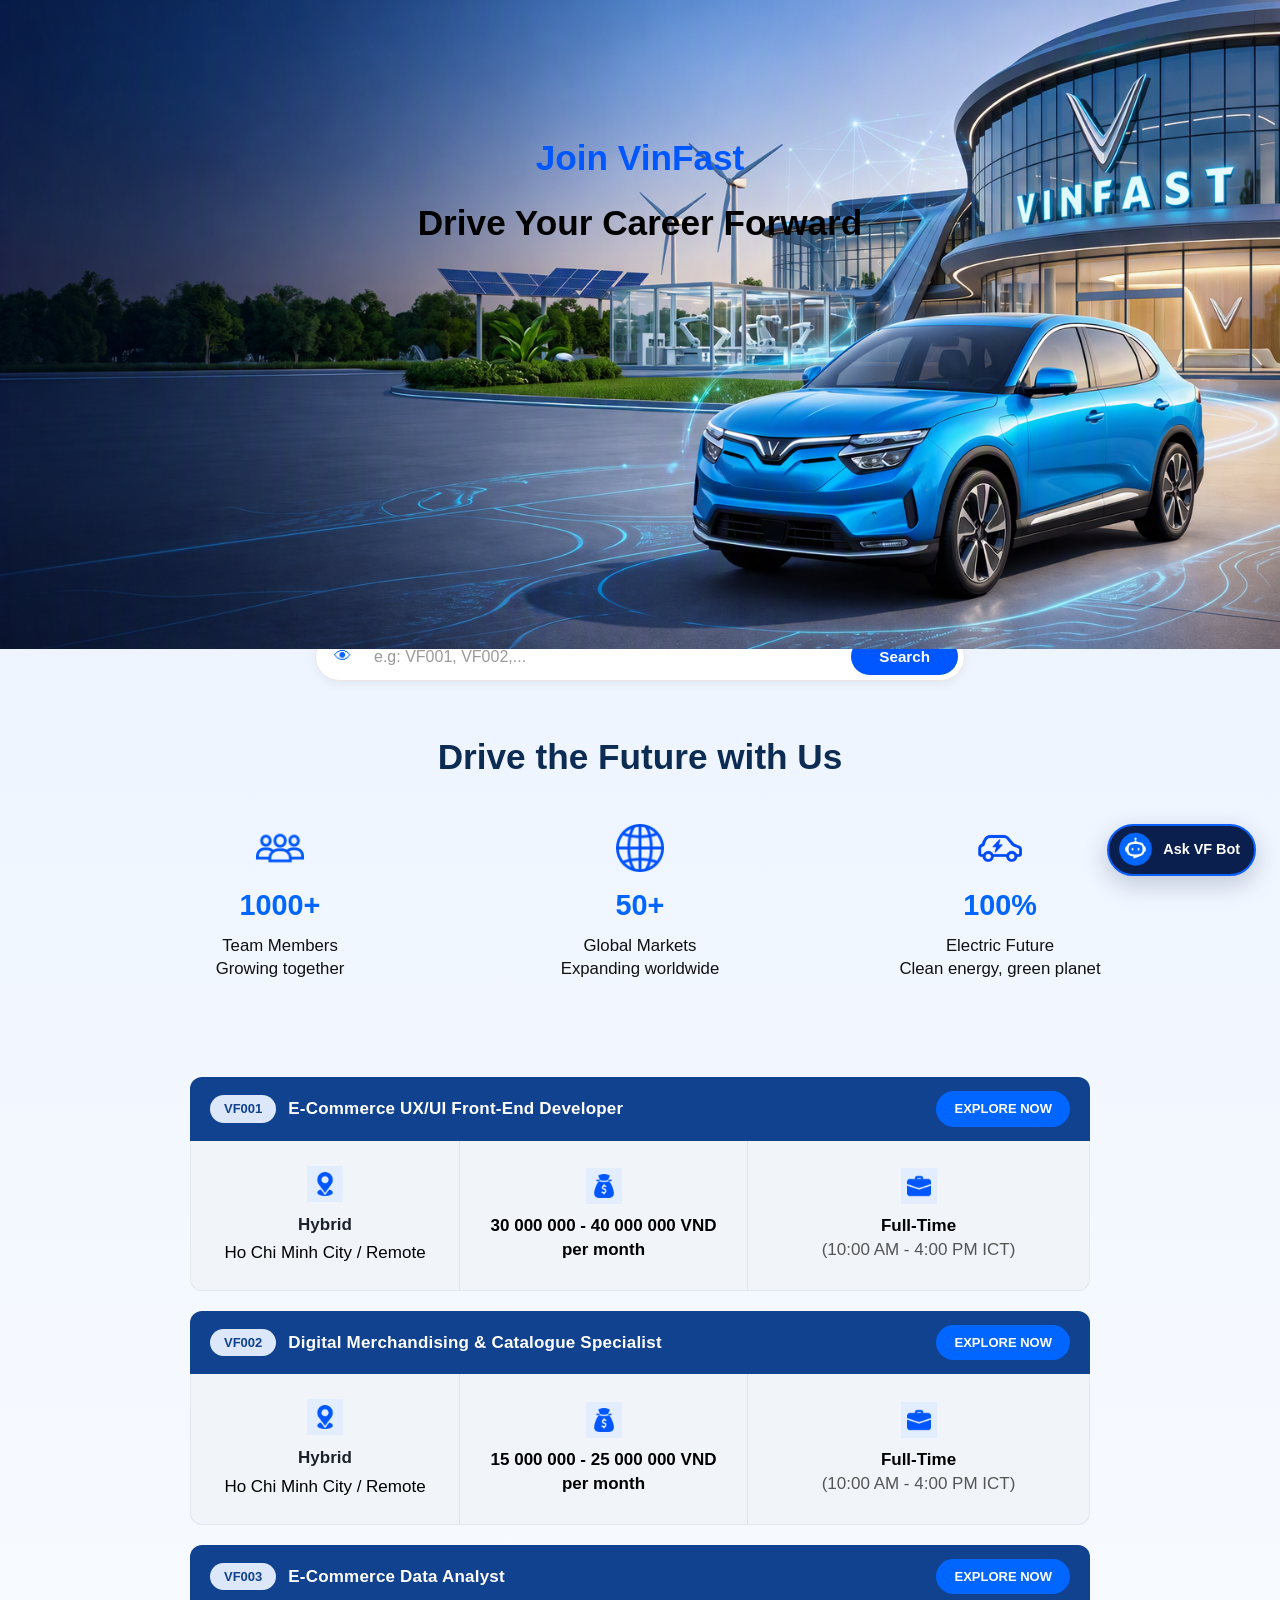
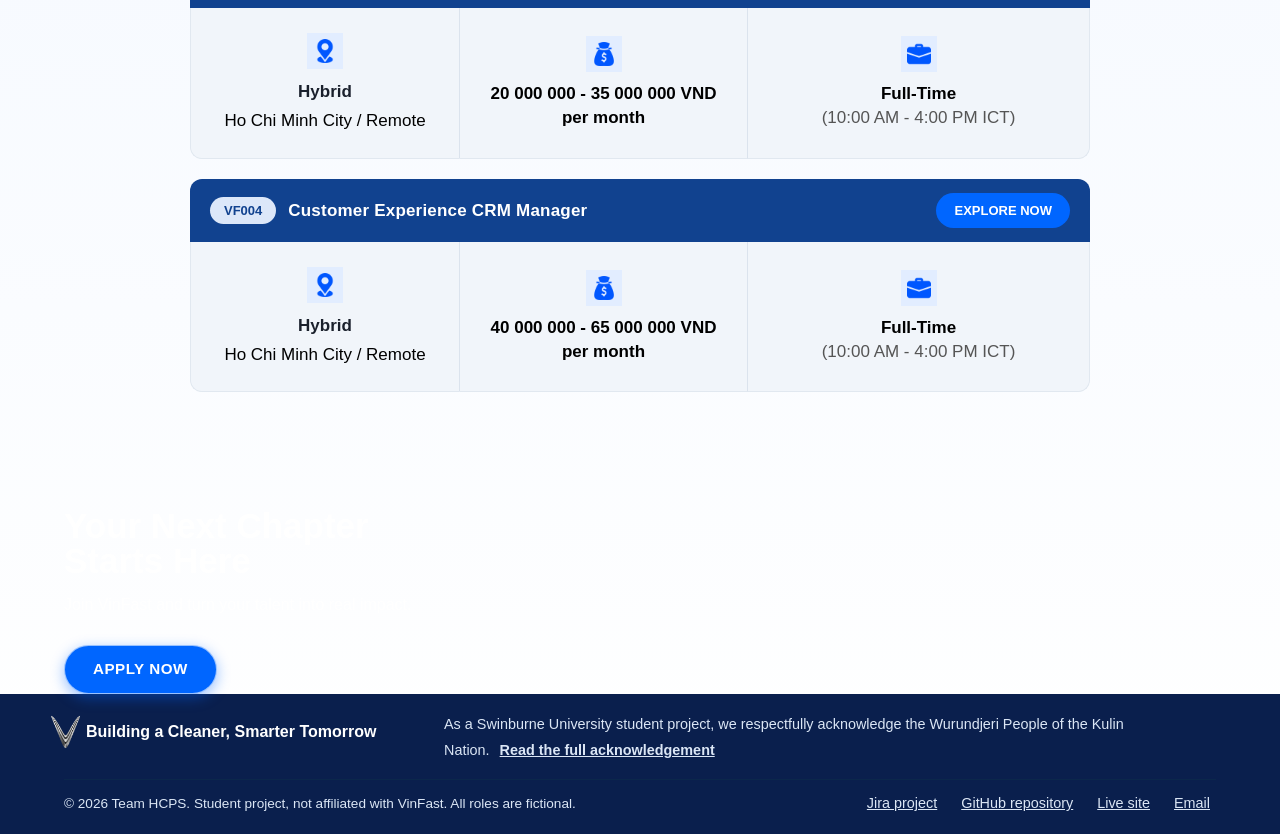
==== index.html @ f3ccb7f5 "Update a new banner image for the Home page" ====
<!DOCTYPE html>
<html lang="en">
<head>
  <meta charset="UTF-8">
  <meta name="viewport" content="width=device-width, initial-scale=1.0">
  <meta name="description" content="Explore careers and opportunities at VinFast.">
  <meta name="author" content="Nguyen Nhat Thanh">
  <title>Careers at VinFast</title>
  <link rel="stylesheet" href="css/style.css">
</head>

<body class="page-home">

  <!-- Header -->
  <a class="skip-link" href="index.html">Skip to main content</a>
  <header class="site-header">
    <div class="container site-header__inner">
      <a class="site-brand" href="index.html">
        <img src="images/Home/Vinfast_logo.png" alt="VinFast Logo" width="83" height="66">
        <span class="site-brand__wordmark">VINFAST</span>
      </a>
      <nav class="site-nav" aria-label="Main">
        <ul>
          <li><a href="index.html" aria-current="page">Home</a></li>
          <li><a href="job.html">Jobs</a></li>
          <li><a href="apply.html">Apply</a></li>
          <li><a href="about.html">About</a></li>
        </ul>
      </nav>
    </div>
  </header>

  <main>
    <!-- Hero Section -->
    <section class="hero-section">
      <div class="hero-content">
        <h1 class="hero-title">Join VinFast</h1>
        <h2 class="hero-subtitle">Drive Your Career Forward</h2>
      </div>
      <img src="images/Home/Vinfast_background.png" alt="VinFast Background" class="hero-background">
    </section>

    <!-- Search Section -->
    <section class="search-section">
      <div class="search-box">
        <span class="search-icon">&#128065;</span>
        <input 
          type="text" 
          class="search-input" 
          placeholder="e.g: VF001, VF002,..."
          aria-label="Search for job reference codes">
        <button class="search-button">Search</button>
      </div>
    </section>

    <!-- Info / Stats Section -->
    <section class="stats-section">
      <h2 class="stats-title">Drive the Future with Us</h2>

      <div class="stats-grid">
        <!-- Card 1 -->
        <div class="stat-card">
          <img src="images/Home/audience.png" alt="Audience Icon" class="stat-icon">
          <h3 class="stat-number">1000+</h3>
          <p class="stat-description">
            Team Members <br>
            Growing together
          </p>
        </div>

        <!-- Card 2 -->
        <div class="stat-card">
          <img src="images/Home/world.png" alt="World Icon" class="stat-icon">
          <h3 class="stat-number">50+</h3>
          <p class="stat-description">
            Global Markets <br>
            Expanding worldwide
          </p>
        </div>

        <!-- Card 3 -->
        <div class="stat-card">
          <img src="images/Home/electric_car.png" alt="Electric Car Icon" class="stat-icon">
          <h3 class="stat-number">100%</h3>
          <p class="stat-description">
            Electric Future<br>
            Clean energy, green planet
          </p>
        </div>
      </div>
    </section>

    <!-- Jobs Section -->
    <section class="jobs-section">
      <!-- JOB 1 TABLE -->
      <table class="job-table">
        <tbody>
          <tr class="job-header-row">
            <td colspan="3">
              <div class="job-header-content">
                <div class="job-title-group">
                  <span class="badge">VF001</span>
                  <span class="job-title">E-Commerce UX/UI Front-End Developer</span>
                </div>
                <a href="job.html" class="btn-apply">EXPLORE NOW</a>
              </div>
            </td>
          </tr>
          <tr class="job-details-row">
            <td class="col-location">
              <div class="info-box">
                <img class="job-icon" src="images/Home/location.png" alt="Location Icon">
                <div class="info-title">Hybrid</div>
                <div class="info-desc">Ho Chi Minh City / Remote</div>
              </div>
            </td>
            <td class="col-salary">
              <div class="info-box">
                <img class="job-icon" src="images/Home/money-bag.png" alt="Money Bag Icon">
                <div class="info-desc salary-text">30 000 000 - 40 000 000 VND per month</div>
              </div>
            </td>
            <td class="col-tasks">
              <div class="info-box">
                <img class="job-icon" src="images/Home/briefcase.png" alt="Time Icon">
                <div class="info-desc time"> Full-Time</div>
                <div class="info-desc time time-subtext"> (10:00 AM - 4:00 PM ICT)</div>
              </div>
            </td>
          </tr>
        </tbody>
      </table>

      <!-- JOB 2 TABLE -->
      <table class="job-table">
        <tbody>
          <tr class="job-header-row">
            <td colspan="3">
              <div class="job-header-content">
                <div class="job-title-group">
                  <span class="badge">VF002</span>
                  <span class="job-title">Digital Merchandising &amp; Catalogue Specialist</span>
                </div>
                <a href="job.html" class="btn-apply">EXPLORE NOW</a>
              </div>
            </td>
          </tr>
          <tr class="job-details-row">
            <td class="col-location">
              <div class="info-box">
                <img class="job-icon" src="images/Home/location.png" alt="Location Icon">
                <div class="info-title">Hybrid</div>
                <div class="info-desc">Ho Chi Minh City / Remote</div>
              </div>
            </td>
            <td class="col-salary">
              <div class="info-box">
                <img class="job-icon" src="images/Home/money-bag.png" alt="Money Bag Icon">
                <div class="info-desc salary-text">15 000 000 - 25 000 000 VND per month</div>
              </div>
            </td>
            <td class="col-tasks">
              <div class="info-box">
                <img class="job-icon" src="images/Home/briefcase.png" alt="Time Icon">
                <div class="info-desc time"> Full-Time</div>
                <div class="info-desc time time-subtext"> (10:00 AM - 4:00 PM ICT)</div>
              </div>
            </td>
          </tr>
        </tbody>
      </table>

      <!-- JOB 3 TABLE -->
      <table class="job-table">
        <tbody>
          <tr class="job-header-row">
            <td colspan="3">
              <div class="job-header-content">
                <div class="job-title-group">
                  <span class="badge">VF003</span>
                  <span class="job-title">E-Commerce Data Analyst</span>
                </div>
                <a href="job.html" class="btn-apply">EXPLORE NOW</a>
              </div>
            </td>
          </tr>
          <tr class="job-details-row">
            <td class="col-location">
              <div class="info-box">
                <img class="job-icon" src="images/Home/location.png" alt="Location Icon">
                <div class="info-title">Hybrid</div>
                <div class="info-desc">Ho Chi Minh City / Remote</div>
              </div>
            </td>
            <td class="col-salary">
              <div class="info-box">
                <img class="job-icon" src="images/Home/money-bag.png" alt="Money Bag Icon">
                <div class="info-desc salary-text">20 000 000 - 35 000 000 VND per month</div>
              </div>
            </td>
            <td class="col-tasks">
              <div class="info-box">
                <img class="job-icon" src="images/Home/briefcase.png" alt="Time Icon">
                <div class="info-desc time"> Full-Time</div>
                <div class="info-desc time time-subtext"> (10:00 AM - 4:00 PM ICT)</div>
              </div>
            </td>
          </tr>
        </tbody>
      </table>

      <!-- JOB 4 TABLE -->
      <table class="job-table">
        <tbody>
          <tr class="job-header-row">
            <td colspan="3">
              <div class="job-header-content">
                <div class="job-title-group">
                  <span class="badge">VF004</span>
                  <span class="job-title">Customer Experience CRM Manager</span>
                </div>
                <a href="job.html" class="btn-apply">EXPLORE NOW</a>
              </div>
            </td>
          </tr>
          <tr class="job-details-row">
            <td class="col-location">
              <div class="info-box">
                <img class="job-icon" src="images/Home/location.png" alt="Location Icon">
                <div class="info-title">Hybrid</div>
                <div class="info-desc">Ho Chi Minh City / Remote</div>
              </div>
            </td>
            <td class="col-salary">
              <div class="info-box">
                <img class="job-icon" src="images/Home/money-bag.png" alt="Money Bag Icon">
                <div class="info-desc salary-text">40 000 000 - 65 000 000 VND per month</div>
              </div>
            </td>
            <td class="col-tasks">
              <div class="info-box">
                <img class="job-icon" src="images/Home/briefcase.png" alt="Time Icon">
                <div class="info-desc time"> Full-Time</div>
                <div class="info-desc time time-subtext"> (10:00 AM - 4:00 PM ICT)</div>
              </div>
            </td>
          </tr>
        </tbody>
      </table>
    </section>
  </main>

  <!-- Career Banner Section -->

  <section class="banner">
    
    <!-- Background Image Element -->
    <div class="banner-bg">
      <img src="images/Home/banner.png" alt="VinFast Career Banner Background" class="banner-bg-center">
    </div>

    <!-- Text Overlay Content -->
    <div class="banner-content">
      <h1 class="banner-heading">Your Next Chapter <br> Starts Here</h1>
      <p class="banner-subtext">
        Join VinFast and turn your talent into real impact.
      </p>
      <a href="apply.html" class="banner-btn">
        <span>APPLY NOW</span>
      </a>
    </div>

  </section>

  <!-- Bot -->

  <div class="site-bot">
    <details class="site-bot__Widget">
      <summary class="site-bot__trigger">
        <img src="images/Home/Vinfast_chatbot.png" alt="Chatbot Icon" width="48" height="48">
        <span class="site-bot__badge">Ask VF Bot</span>
      </summary>
      <div class="site-bot__panel">
        <p class="site-bot__title">VinFast Career Assistant</p>
        <p class="site-bot__text">Need help applying? Quote a 5-character reference (VF001–VF004) on the Apply page before <time datetime="2026-10-30">30 October 2026</time>.</p>
        <ul class="site-bot__links">
          <li><a href="job.html">Browse open roles</a></li>
          <li><a href="apply.html">Go to application form</a></li>
          <li><a href="mailto:info@vinfast-digital-retail.example">Email recruitment team</a></li>
        </ul>
      </div>
    </details>
  </div>

  <!-- Footer -->
  <footer class="site-footer">
    <div class="container site-footer__inner">
      <div class="site-footer__brand">
        <img src="images/Home/Vinfast_logo.png" alt="VinFast Logo" width="83" height="66">
        <p class="site-footer__tagline">Building a Cleaner, Smarter Tomorrow</p>
      </div>
      <p class="site-footer__ack">As a Swinburne University student project, we respectfully acknowledge the Wurundjeri People of the Kulin Nation. <a href="about.html#acknowledgement">Read the full acknowledgement</a></p>
      <div class="site-footer__bottom">
        <p class="site-footer__copy">&copy; 2026 Team HCPS. Student project, not affiliated with VinFast. All roles are fictional.</p>
        <ul class="site-footer__meta-links">
          <li><a href="https://dovukhanhquynh.atlassian.net/jira/software/projects/SCRUM/boards/1?filter=&amp;groupBy=none">Jira project</a></li>
          <li><a href="https://github.com/106394055/COS10026_Web-Technology-Project">GitHub repository</a></li>
          <li><a href="https://106394055.github.io/COS10026_Assignment-1/index.html">Live site</a></li>
          <li><a href="mailto:info@vinfast-digital-retail.example">Email</a></li>
        </ul>
      </div>
    </div>
  </footer>

</body>
</html>
---- css/style.css ----
/* ==========================================
   A. GLOBAL & COMMON STYLES (Dùng chung cho cả nhóm)
   Header, Navigation, Footer, Colors, Fonts, Resets
   ========================================== 
   TABLE OF CONTENTS
  1. Tokens (:root)
  2. Base and reset
  3. Shared components (skip link, header and nav, footer, buttons, chips, breadcrumb, bot)
   */

/*1. TOKENS (:root) - Colors */
:root {
    --color-primary: #0b5fff;
    --color-primary-dark: #0847c4;
    --color-navy: #0a1f4d;
    --color-nav: #0b274b;
    --color-bg: #eef4fc;
    --color-surface: #ffffff;
    --color-block: #f5f9ff;
    --color-border: #dbe6f5;
    --color-chip: #e3edff;
    --color-text: #333333;
    --color-muted: #4a5a72;
    --color-warn-bg: #fff3e6;
    --color-warn-border: #f59e0b;
    --color-warn-icon: #ffe0b8;
    --color-warn-text: #b45309;
    --bg-top: #e8f1ff;
    --bg-bottom: #ffffff;
}

/*2. BASE AND RESET */
*,
*::before,
*::after {
    box-sizing: border-box;
}

/*Rising gradient background while scrolling down the page*/
html {
    min-height: 100%;
    font-size: 16px;
    background-color: var(--bg-top);
    background-image: linear-gradient(180deg, var(--bg-top) 0%, var(--bg-bottom) 100%);
    background-repeat: no-repeat;
    background-size: 100% 100%;
    scroll-behavior: smooth;
}

body {
    margin: 0;
    min-height: 100vh;
    display: flex;
    flex-direction: column;
    /* sticky footer: main grows, footer sits at the bottom */
    font-family: "Inter", "Segoe UI", Arial, sans-serif;
    font-size: 1rem;
    line-height: 1.5;
    color: var(--color-text);
    background-color: transparent;
}

main {
    flex: 1 0 auto;
    padding-bottom: 56px;
    /* breathing room above the footer */
}

[id] {
    scroll-margin-top: 24px;
}

img {
    max-width: 100%;
    height: auto;
    display: block;
}

h1,
h2,
h3,
h4,
p,
ul,
ol,
dl,
dd {
    margin-top: 0;
}

.container {
    max-width: 1280px;
    margin-left: auto;
    margin-right: auto;
    padding-left: clamp(1rem, 5.5vw, 5rem);
    padding-right: clamp(1rem, 5.5vw, 5rem);
}

/*3. SHARED COMPONENTS */

/*Skip link */
.skip-link {
    position: absolute;
    top: -100px;
    left: 16px;
    z-index: 200;
    min-height: 44px;
    padding: 10px 18px;
    background-color: var(--color-primary);
    color: var(--color-surface);
    font-weight: 600;
    text-decoration: none;
    border-radius: 8px;
}

.skip-link:focus,
.skip-link:focus-visible {
    top: 12px;
}

/*Site header and navigation */
.site-header {
    background-color: transparent;
    color: var(--color-nav);
}

/*Logo on left and navigation on right */
.site-header__inner {
    display: flex;
    flex-wrap: wrap;
    align-items: center;
    justify-content: space-between;
    gap: 16px;
    padding-top: 12px;
    padding-bottom: 12px;
}

/*Clickable logo */
.site-brand {
    display: inline-flex;
    align-items: center;
    gap: 0;
    min-height: 44px;
    color: var(--color-nav);
    text-decoration: none;
    font-size: 1.5rem;
    font-weight: 700;
    letter-spacing: -0.01em;
}

.site-brand img {
    width: auto;
    height: 48px;
    margin-left: -22px;
}

.site-brand__wordmark {
    margin-left: 2px;
    font-family: "Gotham Bold", "Mulish", sans-serif;
    letter-spacing: 2px;
    font-weight: 1000;
}

/*Horizontal navigation menu */
.site-nav ul {
    display: flex;
    flex-wrap: wrap;
    align-items: center;
    gap: 8px;
    list-style: none;
    margin: 0;
    padding: 0;
}

/* Navigation links with 44px minimum touch target and bottom indicator border */
.site-nav a {
    display: inline-flex;
    align-items: center;
    justify-content: center;
    min-height: 44px;
    padding: 8px 16px;
    color: var(--color-nav);
    font-weight: 600;
    text-decoration: none;
    border-radius: 0;
    border-bottom: 3px solid transparent;
    transition: color 0.15s ease, border-color 0.15s ease;
}

.site-nav a:hover {
    background-color: transparent;
    color: var(--color-primary);
    border-bottom-color: rgba(11, 95, 255, 0.4);
    /* visible on pale backgrounds */
}

/* Attribute selector highlighting the active page in the navigation bar */
.site-nav a[aria-current="page"] {
    background-color: transparent;
    color: var(--color-primary);
    border-bottom-color: var(--color-primary);
}

/* Small screens: wrap navigation links under logo */
@media (max-width: 600px) {
    .site-header__inner {
        flex-direction: column;
        align-items: flex-start;
    }
}

/*Shared buttons */
.btn {
    display: inline-flex;
    align-items: center;
    justify-content: center;
    min-height: 44px;
    padding: 10px 22px;
    font-size: 0.95rem;
    font-weight: 600;
    line-height: 1.25;
    text-decoration: none;
    border-radius: 10px;
    border: 2px solid transparent;
    cursor: pointer;
    transition: background-color 0.15s ease, border-color 0.15s ease, color 0.15s ease;
}

/* Primary clicked button in VinFast royal blue */
.btn--primary {
    background-color: var(--color-primary);
    color: var(--color-surface);
}

.btn--primary:hover {
    background-color: var(--color-primary-dark);
}

/* Pill-shaped status and job reference badges - FOR JOBS PAGE */
.chip,
.ref-chip {
    display: inline-flex;
    align-items: center;
    min-height: 34px;
    padding: 4px 12px;
    background-color: var(--color-chip);
    color: var(--color-primary-dark);
    border: 1px solid var(--color-border);
    border-radius: 999px;
    font-size: 0.875rem;
    font-weight: 600;
}

/* Breadcrumb navigation for jobs and apply pages */
.breadcrumb {
    padding-top: 16px;
    padding-bottom: 8px;
}

.breadcrumb ol {
    display: flex;
    flex-wrap: wrap;
    align-items: center;
    gap: 8px;
    list-style: none;
    margin: 0;
    padding: 0;
    font-size: 0.9rem;
    color: var(--color-muted);
}

.breadcrumb li+li::before {
    content: ">";
    margin-right: 8px;
    color: var(--color-muted);
}

.breadcrumb a {
    display: inline-flex;
    align-items: center;
    min-height: 44px;
    padding: 4px 6px;
    color: var(--color-primary-dark);
    text-decoration: underline;
    font-weight: 500;
}

.breadcrumb a:hover {
    color: var(--color-navy);
}

/*Assisstant bot*/
.site-bot {
    position: fixed;
    right: 24px;
    bottom: 186px;
    /* lifted from 24px */
    z-index: 90;
}

@media (max-width: 600px) {
    .site-bot {
        right: 16px;
        bottom: 16px;
    }

    .site-bot__badge {
        display: none;
    }
}

/* Bot trigger button */
.site-bot__trigger {
    display: inline-flex;
    align-items: center;
    gap: 10px;
    min-height: 48px;
    padding: 6px 14px 6px 8px;
    background-color: var(--color-navy);
    color: var(--color-surface);
    border: 2px solid var(--color-primary);
    border-radius: 999px;
    box-shadow: 0 8px 24px rgba(10, 31, 77, 0.22);
    font-weight: 600;
    font-size: 0.9rem;
    cursor: pointer;
    list-style: none;
}

.site-bot__trigger::-webkit-details-marker {
    display: none;
}

.site-bot__trigger:hover {
    background-color: var(--color-primary-dark);
}

.site-bot__trigger img {
    width: 36px;
    height: 36px;
    border-radius: 50%;
    object-fit: cover;
}

/* Bot panel when clicked*/
.site-bot__panel {
    position: absolute;
    right: 0;
    bottom: calc(100% + 12px);
    width: min(320px, calc(100vw - 32px));
    padding: 18px;
    background-color: var(--color-surface);
    color: var(--color-text);
    border: 1px solid var(--color-border);
    border-radius: 14px;
    box-shadow: 0 14px 34px rgba(10, 31, 77, 0.2);
}

.site-bot__title {
    margin-bottom: 6px;
    font-size: 1rem;
    font-weight: 700;
    color: var(--color-navy);
}

.site-bot__text {
    margin-bottom: 12px;
    font-size: 0.88rem;
    color: var(--color-muted);
}

/* Bot links list */
.site-bot__links {
    list-style: none;
    margin: 0;
    padding: 0;
    display: grid;
    gap: 6px;
}

.site-bot__links a {
    display: inline-flex;
    align-items: center;
    min-height: 44px;
    padding: 6px 12px;
    background-color: var(--color-block);
    color: var(--color-primary-dark);
    border: 1px solid var(--color-border);
    border-radius: 8px;
    font-size: 0.88rem;
    font-weight: 600;
    text-decoration: none;
}

.site-bot__links a:hover {
    background-color: var(--color-chip);
}

/*Footer */
.site-footer {
    flex-shrink: 0;
    margin-top: auto;
    /* flex column body: pins the footer to the bottom of short pages */
    padding-top: 20px;
    padding-bottom: 14px;
    background-color: var(--color-navy);
    color: var(--color-border);
    font-size: 0.9rem;
}

/* Brand and acknowledgment sections in the footer */
.site-footer__inner {
    display: grid;
    grid-template-columns: minmax(0, 340px) minmax(0, 1fr);
    grid-template-areas:
        "brand ack"
        "bottom bottom";
    gap: 12px 40px;
    align-items: start;
}

.site-footer__brand {
    grid-area: brand;
    display: flex;
    align-items: center;
}

/* Footer logo */
.site-footer__brand img {
    width: auto;
    height: 36px;
    margin-left: -16px;
}

.site-footer__tagline {
    margin: 0 0 0 2px;
    font-size: 1rem;
    font-weight: 600;
    color: var(--color-surface);
}

.site-footer__ack {
    grid-area: ack;
    max-width: 90ch;
    margin: 0;
}

/* Copyright and meta links at the bottom of the footer */
.site-footer__bottom {
    grid-area: bottom;
    display: flex;
    flex-wrap: wrap;
    align-items: center;
    justify-content: space-between;
    gap: 4px 24px;
    padding-top: 8px;
    border-top: 1px solid var(--color-nav);
}

.site-footer__copy {
    margin: 0;
    font-size: 0.85rem;
}

.site-footer__meta-links {
    display: flex;
    flex-wrap: wrap;
    gap: 0 12px;
    margin: 0;
    padding: 0;
    list-style: none;
}

.site-footer a {
    display: inline-flex;
    align-items: center;
    min-height: 32px;
    /* above the WCAG 2.2 AA minimum target size of 24px */
    padding: 2px 6px;
    color: var(--color-border);
    text-decoration: underline;
}

.site-footer a:hover {
    color: var(--color-surface);
}

.site-footer__ack a {
    display: inline;
    min-height: 0;
    padding: 0;
    color: var(--color-surface);
    font-weight: 600;
    white-space: nowrap;
}

/* Responsive footer layout for smaller screens */
@media (max-width: 900px) {
    .site-footer {
        padding-bottom: 72px;
    }

    .site-footer__inner {
        grid-template-columns: 1fr;
        grid-template-areas:
            "brand"
            "ack"
            "bottom";
    }

    .site-footer__bottom {
        flex-direction: column;
        align-items: flex-start;
    }
}


/* ==========================================
   B. HOME PAGE STYLES
   Code CSS riêng cho index.html
   ========================================== */

/* 1. HERO SECTION */
.page-home .hero-section {
    position: relative;
    width: 100%;
    /* Give enough height to display the full image nicely */
    min-height: 520px; 
    display: flex;
    /* Align content near the top instead of vertical center */
    align-items: flex-start; 
    justify-content: center;
    /* Control exact distance from top edge into the clear sky */
    padding-top: 60px; 
    overflow: hidden;
}

.page-home .hero-background {
    position: absolute;
    top: 0;
    left: 0;
    width: 100%;
    height: 100%;
    object-fit: cover;
    z-index: 1;
}

.page-home .hero-content {
    position: relative;
    z-index: 2;
    text-align: center;
    max-width: 600px;
    margin: 0 auto;
}

.page-home .hero-title {
    color: #0057ff;
    font-size: 50px;
    font-weight: 700;
    text-align: center;
    margin-bottom: 8px;
}

.page-home .hero-subtitle {
    color: #000000;
    font-size: 2.2rem;
    font-weight: 700;
    margin: 0;
}

/* 2. SEARCH SECTION */
.page-home .search-section {
    width: 100%;
    display: flex;
    justify-content: center;
    padding: 40px 20px 20px 20px;
}

.page-home .search-box {
    display: flex;
    align-items: center;
    width: 100%;
    max-width: 650px;
    border: 1px solid #ede6e6;
    border-radius: 30px;
    padding: 5px 6px 5px 18px;
    background-color: #ffffff;
    box-shadow: 0px 4px 10px rgba(0, 0, 0, 0.05);
}

.page-home .search-icon {
    font-size: 1.1rem;
    color: #0066ff;
    margin-right: 10px;
}

.page-home .search-input {
    border: none;
    outline: none;
    width: 100%;
    font-size: 1rem;
    color: #000000;
}

.page-home .search-input::placeholder {
    color: #999999;
}

.page-home .search-button {
    background-color: #0057ff;
    color: #ffffff;
    border: none;
    padding: 10px 28px;
    border-radius: 20px;
    font-size: 0.95rem;
    font-weight: 600;
    cursor: pointer;
    transition: background-color 0.2s ease;
}

.page-home .search-button:hover {
    background-color: #0056b3;
}

/* 3. STATS SECTION */
.page-home .stats-section {
    width: 100%;
    text-align: center;
    padding: 30px 20px 60px 20px;
}

.page-home .stats-title {
    color: #0d2c54;
    font-size: 2.2rem;
    font-weight: 700;
    margin-bottom: 40px;
}

.page-home .stats-grid {
    display: flex;
    justify-content: center;
    align-items: flex-start;
    gap: 80px;
    max-width: 1000px;
    margin: 0 auto;
}

.page-home .stat-card {
    display: flex;
    flex-direction: column;
    align-items: center;
    flex: 1;
}

.page-home .stat-icon {
    width: 48px;
    height: 48px;
    object-fit: contain;
    margin-bottom: 12px;
}

.page-home .stat-number {
    color: #0066ff;
    font-size: 1.8rem;
    font-weight: 700;
    margin-bottom: 8px;
}

.page-home .stat-description {
    color: #111111;
    font-size: 1.05rem;
    line-height: 1.35;
}

/* 4. JOBS SECTION */
.page-home .jobs-section {
    width: 100%;
    display: flex;
    flex-direction: column;
    align-items: center;
    padding: 0 20px 60px 20px;
}

.page-home .job-table {
    width: 100%;
    max-width: 900px;
    border-collapse: separate;
    border-spacing: 0;
    margin-top: 20px;
}

/* Header Row */
.page-home .job-header-row td {
    background-color: #11428f;
    color: #ffffff;
    padding: 14px 20px;
    border-top-left-radius: 12px;
    border-top-right-radius: 12px;
}

.page-home .job-header-content {
    display: flex;
    justify-content: space-between;
    align-items: center;
}

.page-home .job-title-group {
    display: flex;
    align-items: center;
    gap: 12px;
}

.page-home .badge {
    background-color: #dce7f9;
    color: #11428f;
    font-weight: 700;
    font-size: 13px;
    padding: 4px 14px;
    border-radius: 20px;
}

.page-home .job-title {
    font-size: 17px;
    font-weight: 700;
    letter-spacing: 0.2px;
}

.page-home .btn-apply {
    background-color: #0066ff;
    color: #ffffff;
    text-decoration: none;
    font-size: 13px;
    font-weight: 700;
    padding: 8px 18px;
    border-radius: 20px;
    display: inline-flex;
    align-items: center;
    gap: 8px;
    transition: background-color 0.2s ease;
}

.page-home .btn-apply:hover {
    background-color: #0052cc;
}

/* Details Row */
.page-home .job-details-row td {
    background-color: #f1f5fa;
    padding: 25px 20px;
    vertical-align: middle;
    border-bottom: 1px solid #e1e8f0;
}

.page-home .job-details-row td:first-child {
    border-bottom-left-radius: 12px;
    border-left: 1px solid #e1e8f0;
}

.page-home .job-details-row td:last-child {
    border-bottom-right-radius: 12px;
    border-right: 1px solid #e1e8f0;
}

/* Columns */
.page-home .col-location {
    width: 30%;
    border-right: 1px solid #dbe3ed;
}

.page-home .col-salary {
    width: 32%;
    border-right: 1px solid #dbe3ed;
}

.page-home .col-tasks {
    width: 38%;
    padding-left: 30px;
}

/* Info Box Inside Table Cells */
.page-home .info-box {
    display: flex;
    flex-direction: column;
    align-items: center;
    justify-content: center;
    text-align: center;
}

.page-home .job-icon {
    width: 36px;
    height: 36px;
    object-fit: contain;
    margin-bottom: 10px;
    background-color: #e2edff;
    padding: 6px;
}

.page-home .info-title {
    font-size: 17px;
    font-weight: 700;
    color: #1a202c;
    margin-bottom: 4px;
}

.page-home .info-desc {
    font-size: 17px;
    color: #000000;
    line-height: 1.4;
}

.page-home .salary-text {
    font-weight: 700;
}

.page-home .time {
    font-weight: 700;
}

.page-home .time-subtext {
    font-weight: normal;
    color: #555555;
}

/* 5. CAREER BANNER */

/* Outer banner container covering full horizontal width */
.career-banner {
  position: relative;
  width: 100%;
  height: 360px;
  overflow: hidden;
  display: flex;
  align-items: center;
}

/* Background image wrapper class */
.banner-bg {
  position: absolute;
  top: 0;
  left: 0;
  width: 100%;
  height: 100%;
  z-index: 1;
}

/* <img> tag styling to make it cover full banner area seamlessly */
.banner-bg-img {
  width: 100%;
  height: 100%;
  object-fit: cover;
  object-position: center center;
  display: block;
}

/* Banner content overlaid on top of the image */
.banner-content {
  position: relative;
  z-index: 2;
  width: 100%;
  max-width: 1280px;
  margin: 0 auto;
  padding: 0 5%;
}

/* Heading styling */
.banner-heading {
  font-size: 35px;
  font-weight: 700;
  line-height: 1;
  margin-bottom: 16px;
  color: #ffffff;
}

/* Subtext styling */
.banner-subtext {
  font-size: 16px;
  font-weight: 400;
  line-height: 1.4;
  margin-bottom: 28px;
  color: #ffffff;
}

/* Apply Now button styling */
.banner-btn {
  display: inline-flex;
  align-items: center;
  gap: 12px;
  background-color: #0066ff;
  color: #ffffff;
  text-decoration: none;
  font-size: 0.95rem;
  font-weight: 700;
  letter-spacing: 0.5px;
  padding: 12px 28px;
  border-radius: 50px;
  border: 1.5px solid rgba(255, 255, 255, 0.6);
  box-shadow: 0 4px 14px rgba(0, 102, 255, 0.4);
  transition: all 0.3s ease;
}

.banner-btn:hover {
  background-color: #0052cc;
  box-shadow: 0 6px 20px rgba(0, 102, 255, 0.6);
  transform: translateY(-2px);
}

/* ==========================================
   C. JOB LISTINGS STYLES (Trang Jobs)
   Code CSS riêng cho jobs.html
   ========================================== */
.page-jobs .hero {
    padding-top: 40px;
    padding-bottom: 24px;
}

.page-jobs .hero__grid {
    display: grid;
    grid-template-columns: minmax(0, 1fr) minmax(0, 1.05fr);
    gap: clamp(24px, 4vw, 56px);
    align-items: center;
}

.page-jobs .hero__eyebrow {
    margin-bottom: 8px;
    font-size: 0.95rem;
    font-weight: 700;
    letter-spacing: 0.03em;
    color: var(--color-primary-dark);
}

.page-jobs .hero__title {
    margin-bottom: 12px;
    font-size: clamp(2.5rem, 6vw, 4rem);
    font-weight: 800;
    line-height: 1.05;
    letter-spacing: -0.02em;
    color: var(--color-navy);
}

.page-jobs .hero__subtitle {
    margin-bottom: 12px;
    font-size: clamp(1.25rem, 2.4vw, 1.75rem);
    font-weight: 700;
    line-height: 1.2;
    color: var(--color-navy);
}

.page-jobs .hero__text {
    max-width: 52ch;
    margin-bottom: 20px;
    font-size: 1.05rem;
}

.page-jobs .hero__deadline {
    display: inline-flex;
    align-items: center;
    min-height: 48px;
    margin-bottom: 0;
    padding: 10px 20px;
    background-color: var(--color-primary);
    color: var(--color-surface);
    border-radius: 10px;
    font-weight: 700;
}

.page-jobs .hero-slider {
    position: relative;
    border-radius: 14px;
    overflow: hidden;
    border: 1px solid var(--color-border);
    box-shadow: 0 10px 30px rgba(10, 31, 77, 0.15);
    background-color: var(--color-navy);
}

/* Hide radio inputs visually while keeping them accessible */
.page-jobs .hero-slider__radio {
    position: absolute;
    width: 1px;
    height: 1px;
    margin: 0;
    padding: 0;
    opacity: 0;
    pointer-events: none;
}

.page-jobs .hero-slider__viewport {
    overflow: hidden;
    width: 100%;
}

/* Horizontal flex track holding all 9 slides side by side */
.page-jobs .hero-slider__track {
    display: flex;
    margin: 0;
    padding: 0;
    list-style: none;
    transition: transform 0.45s ease-in-out;
}

.page-jobs .hero-slider__slide {
    flex: 0 0 100%;
    width: 100%;
}

.page-jobs .hero-slider__slide img {
    width: 100%;
    aspect-ratio: 16 / 9;
    object-fit: cover;
    display: block;
}

/* Shift track to match checked radio button (Slides 1 to 9) */
.page-jobs #hero-s1:checked~.hero-slider__viewport .hero-slider__track {
    transform: translateX(0%);
}

.page-jobs #hero-s2:checked~.hero-slider__viewport .hero-slider__track {
    transform: translateX(-100%);
}

.page-jobs #hero-s3:checked~.hero-slider__viewport .hero-slider__track {
    transform: translateX(-200%);
}

.page-jobs #hero-s4:checked~.hero-slider__viewport .hero-slider__track {
    transform: translateX(-300%);
}

.page-jobs #hero-s5:checked~.hero-slider__viewport .hero-slider__track {
    transform: translateX(-400%);
}

.page-jobs #hero-s6:checked~.hero-slider__viewport .hero-slider__track {
    transform: translateX(-500%);
}

.page-jobs #hero-s7:checked~.hero-slider__viewport .hero-slider__track {
    transform: translateX(-600%);
}

.page-jobs #hero-s8:checked~.hero-slider__viewport .hero-slider__track {
    transform: translateX(-700%);
}

.page-jobs #hero-s9:checked~.hero-slider__viewport .hero-slider__track {
    transform: translateX(-800%);
}

/* Previous / Next arrow pairs: show only the pair for the active slide */
.page-jobs .hero-slider__nav {
    display: none;
    position: absolute;
    top: 50%;
    left: 12px;
    right: 12px;
    transform: translateY(-50%);
    justify-content: space-between;
    pointer-events: none;
    z-index: 2;
}

.page-jobs #hero-s1:checked~.hero-slider__arrows .hero-slider__nav--1,
.page-jobs #hero-s2:checked~.hero-slider__arrows .hero-slider__nav--2,
.page-jobs #hero-s3:checked~.hero-slider__arrows .hero-slider__nav--3,
.page-jobs #hero-s4:checked~.hero-slider__arrows .hero-slider__nav--4,
.page-jobs #hero-s5:checked~.hero-slider__arrows .hero-slider__nav--5,
.page-jobs #hero-s6:checked~.hero-slider__arrows .hero-slider__nav--6,
.page-jobs #hero-s7:checked~.hero-slider__arrows .hero-slider__nav--7,
.page-jobs #hero-s8:checked~.hero-slider__arrows .hero-slider__nav--8,
.page-jobs #hero-s9:checked~.hero-slider__arrows .hero-slider__nav--9 {
    display: flex;
}

/* 44x44px clickable Previous / Next buttons */
.page-jobs .hero-slider__btn {
    pointer-events: auto;
    display: inline-flex;
    align-items: center;
    justify-content: center;
    width: 44px;
    height: 44px;
    background-color: rgba(10, 31, 77, 0.72);
    color: var(--color-surface);
    border: 2px solid rgba(255, 255, 255, 0.8);
    border-radius: 50%;
    font-size: 1.15rem;
    font-weight: 700;
    cursor: pointer;
    user-select: none;
    transition: background-color 0.15s ease, transform 0.15s ease;
}

.page-jobs .hero-slider__btn:hover {
    background-color: var(--color-primary);
    transform: scale(1.06);
}

/* Bottom indicator dots */
.page-jobs .hero-slider__dots {
    position: absolute;
    bottom: 12px;
    left: 50%;
    transform: translateX(-50%);
    display: flex;
    gap: 8px;
    padding: 6px 12px;
    background-color: rgba(10, 31, 77, 0.6);
    border-radius: 999px;
    z-index: 2;
}

.page-jobs .hero-slider__dot {
    width: 10px;
    height: 10px;
    border-radius: 50%;
    background-color: rgba(255, 255, 255, 0.45);
    border: 1px solid var(--color-surface);
    cursor: pointer;
    transition: background-color 0.15s ease, transform 0.15s ease;
}

.page-jobs .hero-slider__dot:hover {
    background-color: var(--color-surface);
}

/* Highlight active slide dot */
.page-jobs #hero-s1:checked~.hero-slider__dots label:nth-child(1),
.page-jobs #hero-s2:checked~.hero-slider__dots label:nth-child(2),
.page-jobs #hero-s3:checked~.hero-slider__dots label:nth-child(3),
.page-jobs #hero-s4:checked~.hero-slider__dots label:nth-child(4),
.page-jobs #hero-s5:checked~.hero-slider__dots label:nth-child(5),
.page-jobs #hero-s6:checked~.hero-slider__dots label:nth-child(6),
.page-jobs #hero-s7:checked~.hero-slider__dots label:nth-child(7),
.page-jobs #hero-s8:checked~.hero-slider__dots label:nth-child(8),
.page-jobs #hero-s9:checked~.hero-slider__dots label:nth-child(9) {
    background-color: var(--color-primary);
    transform: scale(1.25);
}

/* ---- C.2 Overview: panels, jump pills and the floated aside ---- */
/* New block formatting context (flow-root) clears the right-floated scam warning aside */
/* Trim global 56px bottom padding on Jobs main so footer sits closer */
.page-jobs main {
    padding-bottom: 20px;
}

.page-jobs .overview {
    display: flow-root;
    padding-top: 8px;
    padding-bottom: 0;
}

/* Brief requirement: aside floated right, 25% width, with margin, padding and border */
.page-jobs .scam-aside {
    float: right;
    width: 25%;
    margin: 0 0 0 24px;
    padding: 26px;
    background-color: var(--color-warn-bg);
    border: 2px solid var(--color-warn-border);
    border-radius: 14px;
    box-sizing: border-box;
}

.page-jobs .scam-aside__icon {
    display: inline-flex;
    align-items: center;
    justify-content: center;
    width: 44px;
    height: 44px;
    margin-bottom: 12px;
    background-color: var(--color-warn-icon);
    color: var(--color-warn-text);
    border-radius: 50%;
    font-size: 1.4rem;
    font-weight: 800;
}

.page-jobs .scam-aside h2 {
    margin-bottom: 8px;
    font-size: 1.25rem;
    line-height: 1.25;
    color: var(--color-navy);
}

.page-jobs .scam-aside p,
.page-jobs .scam-aside ul {
    font-size: 0.95rem;
}

.page-jobs .scam-aside ul {
    margin-bottom: 0;
    padding-left: 20px;
}

.page-jobs .scam-aside li+li {
    margin-top: 8px;
}

/* Panels sit beside the float: flow-root makes them fill the remaining width */
.page-jobs .panel {
    display: flow-root;
    padding: 24px 28px;
    background-color: var(--color-surface);
    border: 1px solid var(--color-border);
    border-radius: 14px;
    box-shadow: 0 2px 10px rgba(10, 31, 77, 0.06);
}

.page-jobs .panel+.panel {
    margin-top: 16px;
}

.page-jobs .panel h2 {
    margin-bottom: 8px;
    font-size: 1.5rem;
    color: var(--color-navy);
}

.page-jobs .panel p:last-child {
    margin-bottom: 0;
}

.page-jobs .panel__label {
    margin-bottom: 12px;
    font-weight: 700;
    color: var(--color-navy);
}

/* Flex row of pill triggers that open the CSS-only role modal panels */
.page-jobs .pill-list {
    display: flex;
    flex-wrap: wrap;
    gap: 12px;
    list-style: none;
    margin: 0;
    padding: 0;
}

.page-jobs .pill {
    display: inline-flex;
    align-items: center;
    min-height: 44px;
    padding: 8px 18px;
    background-color: var(--color-surface);
    color: var(--color-primary-dark);
    border: 2px solid var(--color-primary);
    border-radius: 999px;
    font-weight: 700;
    text-decoration: none;
    transition: background-color 0.15s ease, color 0.15s ease;
}

.page-jobs .pill[href^="#"]:hover {
    background-color: var(--color-primary);
    color: var(--color-surface);
}

/* ---- C.3 How to apply (steps + CTA aligned in one balanced row) ---- */
.page-jobs .panel.how-to {
    padding: 18px 24px;
    background-color: var(--color-navy);
    border-color: var(--color-navy);
    color: var(--color-surface);
}

.page-jobs .how-to h2 {
    margin-bottom: 12px;
    font-size: 1.35rem;
    color: var(--color-surface);
}

.page-jobs .how-to__body {
    display: grid;
    grid-template-columns: 1fr auto;
    gap: 20px;
    align-items: center;
}

.page-jobs .how-to ol {
    display: grid;
    grid-template-columns: repeat(3, minmax(0, 1fr));
    gap: 14px;
    margin: 0;
    padding: 0;
    list-style: none;
    counter-reset: step;
}

.page-jobs .how-to li {
    display: flex;
    align-items: flex-start;
    gap: 10px;
    font-size: 0.9rem;
    line-height: 1.35;
    counter-increment: step;
}

.page-jobs .how-to li::before {
    content: counter(step);
    display: inline-flex;
    align-items: center;
    justify-content: center;
    flex: 0 0 26px;
    height: 26px;
    background-color: var(--color-primary);
    color: var(--color-surface);
    border-radius: 6px;
    font-size: 0.85rem;
    font-weight: 700;
}

.page-jobs .how-to__cta {
    white-space: nowrap;
    padding: 10px 18px;
    font-size: 0.9rem;
    box-shadow: 0 4px 14px rgba(11, 95, 255, 0.35);
}

/* ---- C.4 Role pop-ups (CSS-only, opened with :target) ---- */
/* Hidden fixed overlay by default; becomes visible when its ID matches the URL hash */
.page-jobs .role-modal {
    display: none;
    position: fixed;
    inset: 0;
    z-index: 100;
    overflow: hidden;
    padding: 24px 16px;
    background-color: rgba(10, 31, 77, 0.6);
}

/* Reveal the targeted role modal without JavaScript */
.page-jobs .role-modal:target {
    display: block;
}

/* Lock page scroll while a role panel is open */
html:has(.role-modal:target) {
    overflow: hidden;
}

/* Clicking the dimmed area closes the panel and returns to #role-links */
.page-jobs .role-modal__backdrop {
    position: fixed;
    inset: 0;
    z-index: 0;
}

/* Foreground modal dialog container sitting above the clickable backdrop */
.page-jobs .role-modal__sheet {
    position: relative;
    z-index: 1;
    max-width: 960px;
    max-height: calc(100vh - 48px);
    overflow-y: auto;
    margin: 0 auto;
    padding-bottom: 4px;
    background-color: var(--color-surface);
    border-radius: 16px;
    box-shadow: 0 24px 60px rgba(10, 31, 77, 0.35);
}

/* Subtle entrance animation when opening or switching a role modal */
.page-jobs .role-modal:target .role-modal__sheet {
    animation: sheet-in 0.25s ease-out;
}

@keyframes sheet-in {
    from {
        opacity: 0;
        transform: translateY(16px);
    }

    to {
        opacity: 1;
        transform: translateY(0);
    }
}

/* Apply horizontal margin to all direct children of the sheet except the full-bleed sticky tab bar */
.page-jobs .role-modal__sheet> :not(.role-tabs) {
    margin-left: clamp(16px, 3vw, 32px);
    margin-right: clamp(16px, 3vw, 32px);
}

/* Universal adjacent sibling selector (* + *) adding vertical spacing between sheet sections */
.page-jobs .role-modal__sheet>*+* {
    margin-top: 20px;
}

/* Sticky tab bar: switch role without closing the panel */
.page-jobs .role-tabs {
    position: sticky;
    top: 0;
    z-index: 2;
    display: flex;
    flex-wrap: wrap;
    align-items: center;
    justify-content: space-between;
    gap: 12px;
    padding: 12px 20px;
    background-color: var(--color-surface);
    border-bottom: 1px solid var(--color-border);
    border-radius: 16px 16px 0 0;
}

.page-jobs .role-tabs ul {
    display: flex;
    flex-wrap: wrap;
    gap: 8px;
    margin: 0;
    padding: 0;
    list-style: none;
}

.page-jobs .role-tabs a {
    display: inline-flex;
    align-items: center;
    min-height: 44px;
    padding: 8px 16px;
    color: var(--color-primary-dark);
    border: 2px solid var(--color-border);
    border-radius: 999px;
    font-weight: 700;
    text-decoration: none;
}

.page-jobs .role-tabs a:hover {
    border-color: var(--color-primary);
}

/* Highlight the currently active role tab inside the modal */
.page-jobs .role-tabs a[aria-current="true"] {
    background-color: var(--color-primary);
    border-color: var(--color-primary);
    color: var(--color-surface);
}

/* Visible Close link returning focus to #role-links (replaces JS Esc key handler) */
.page-jobs .role-modal__close {
    display: inline-flex;
    align-items: center;
    min-height: 44px;
    padding: 8px 16px;
    color: var(--color-navy);
    font-weight: 700;
    text-decoration: underline;
    border-radius: 8px;
}

/* Role header: department heading, summary text, role title, reference chip, and CTA */
.page-jobs .role-modal__head h2 {
    margin-top: 8px;
    margin-bottom: 4px;
    font-size: 1.4rem;
    color: var(--color-navy);
}

.page-jobs .dept-text {
    margin-bottom: 16px;
    color: var(--color-muted);
}

.page-jobs .role-modal__title-row {
    display: flex;
    flex-wrap: wrap;
    align-items: center;
    justify-content: space-between;
    gap: 12px;
}

.page-jobs .role-modal__title-row h3 {
    flex: 1 1 320px;
    margin: 0;
    font-size: 1.75rem;
    line-height: 1.2;
    color: var(--color-navy);
}

/* Five-column definition list grid displaying key role metadata */
.page-jobs .role-meta {
    display: grid;
    grid-template-columns: repeat(5, minmax(0, 1fr));
    gap: 16px;
    margin-bottom: 0;
    padding: 16px 20px;
    background-color: var(--color-bg);
    border-radius: 12px;
}

.page-jobs .role-meta dt {
    margin-bottom: 2px;
    font-size: 0.85rem;
    font-weight: 700;
    color: var(--color-muted);
}

.page-jobs .role-meta dd {
    margin: 0;
    font-size: 0.95rem;
    color: var(--color-navy);
}

/* Two-column CSS Grid holding the role detail blocks */
.page-jobs .role-grid {
    display: grid;
    grid-template-columns: repeat(2, minmax(0, 1fr));
    gap: 16px;
}

.page-jobs .block {
    padding: 20px 22px;
    background-color: var(--color-block);
    border: 1px solid var(--color-border);
    border-radius: 12px;
}

/* Modifier class spanning a block across both grid columns */
.page-jobs .block--wide {
    grid-column: 1 / -1;
}

.page-jobs .block h4 {
    margin-bottom: 0;
    font-size: 1.2rem;
    color: var(--color-navy);
}

.page-jobs .block__context {
    margin-bottom: 12px;
    font-size: 0.9rem;
    color: var(--color-muted);
}

.page-jobs .block ul,
.page-jobs .block ol {
    margin-bottom: 0;
    padding-left: 22px;
}

.page-jobs .block li+li {
    margin-top: 6px;
}

/* Style list numbers and bullets inside role blocks in dark primary blue */
.page-jobs .block li::marker {
    font-weight: 700;
    color: var(--color-primary-dark);
}

.page-jobs .block p:last-child {
    margin-bottom: 0;
}

/* Two-column sub-grid for 30/60/90-day performance goal tiles */
.page-jobs .goal-list {
    display: grid;
    grid-template-columns: repeat(2, minmax(0, 1fr));
    gap: 12px;
    margin: 0;
    padding: 0;
    list-style: none;
}

.page-jobs .goal {
    padding: 14px 16px;
    background-color: var(--color-surface);
    border: 1px solid var(--color-border);
    border-radius: 10px;
}

.page-jobs .goal__label {
    margin-bottom: 4px;
    font-size: 0.9rem;
    font-weight: 700;
    color: var(--color-primary-dark);
}

.page-jobs .goal p:last-child {
    margin-bottom: 0;
}

/* See more: native <details>, no JavaScript */
.page-jobs .see-more {
    background-color: var(--color-surface);
    border: 1px solid var(--color-border);
    border-radius: 12px;
}

.page-jobs .see-more>summary {
    display: flex;
    align-items: center;
    justify-content: space-between;
    min-height: 48px;
    padding: 10px 20px;
    color: var(--color-primary-dark);
    font-weight: 700;
    cursor: pointer;
    list-style: none;
    border-radius: 12px;
}

.page-jobs .see-more>summary::-webkit-details-marker {
    display: none;
}

/* Pure CSS chevron indicator built with rotated right and bottom borders */
.page-jobs .see-more>summary::after {
    content: "";
    width: 10px;
    height: 10px;
    margin-left: 12px;
    border-right: 3px solid currentColor;
    border-bottom: 3px solid currentColor;
    transform: rotate(45deg);
    transition: transform 0.2s ease;
}

.page-jobs .see-more[open]>summary {
    border-bottom: 1px solid var(--color-border);
    border-radius: 12px 12px 0 0;
}

/* Flip chevron upward when <details> is expanded */
.page-jobs .see-more[open]>summary::after {
    transform: rotate(-135deg);
}

.page-jobs .see-more .role-grid {
    padding: 16px;
}

/* Bottom navy call-to-action strip inside each role modal sheet */
.page-jobs .role-modal__footer {
    display: flex;
    flex-wrap: wrap;
    align-items: center;
    justify-content: space-between;
    gap: 16px;
    margin-bottom: 28px;
    padding: 20px 24px;
    background-color: var(--color-navy);
    color: var(--color-surface);
    border-radius: 12px;
}

.page-jobs .role-modal__footer p {
    margin: 0;
}

.page-jobs .role-modal__footer strong {
    display: block;
    font-size: 1.15rem;
}

.page-jobs .role-modal__footer .btn {
    background-color: var(--color-surface);
    color: var(--color-navy);
}

.page-jobs .role-modal__footer .btn:hover {
    background-color: var(--color-chip);
}


/* ==========================================
   D. APPLICATION FORM STYLES 
   ========================================== */
/* TOKENS (:root) & BASE STYLES */
:root {
    --color-primary: #0b5fff;
    --color-primary-dark: #0847c4;
    --color-navy: #0a1f4d;
    --color-nav: #0b274b;
    --color-bg: #eef4fc;
    --color-surface: #ffffff;
    --color-block: #f5f9ff;
    --color-border: #dbe6f5;
    --color-chip: #e3edff;
    --color-text: #333333;
    --color-muted: #4a5a72;
    --bg-top: #e8f1ff;
    --bg-bottom: #ffffff;
}

*,
*::before,
*::after {
    box-sizing: border-box;
}

html {
    min-height: 100%;
    font-size: 16px;
    background-color: var(--bg-top);
    background-image: linear-gradient(180deg, var(--bg-top) 0%, var(--bg-bottom) 100%);
    background-repeat: no-repeat;
    scroll-behavior: smooth;
}

body {
    margin: 0;
    min-height: 100vh;
    display: flex;
    flex-direction: column;
    font-family: "Inter", "Segoe UI", Arial, sans-serif;
    font-size: 1rem;
    line-height: 1.5;
    color: var(--color-text);
    background-color: transparent;
}

main {
    flex: 1 0 auto;
    padding-bottom: 56px;
}

.container {
    max-width: 1280px;
    margin-left: auto;
    margin-right: auto;
    padding-left: clamp(1rem, 5vw, 4rem);
    padding-right: clamp(1rem, 5vw, 4rem);
}

.sr-only {
    position: absolute;
    width: 1px;
    height: 1px;
    padding: 0;
    margin: -1px;
    overflow: hidden;
    clip: rect(0, 0, 0, 0);
    border: 0;
}

/* Skip link for accessibility */
.skip-link {
    position: absolute;
    top: -100px;
    left: 16px;
    z-index: 200;
    padding: 10px 18px;
    background-color: var(--color-primary);
    color: var(--color-surface);
    font-weight: 600;
    text-decoration: none;
    border-radius: 8px;
}

.skip-link:focus {
    top: 12px;
}

/* 2. HEADER & NAVIGATION */
.site-header {
    background-color: transparent;
    color: var(--color-nav);
}

.site-header__inner {
    display: flex;
    flex-wrap: wrap;
    align-items: center;
    justify-content: space-between;
    gap: 16px;
    padding-top: 12px;
    padding-bottom: 12px;
}

.site-brand {
    display: inline-flex;
    align-items: center;
    min-height: 44px;
    color: var(--color-nav);
    text-decoration: none;
    font-size: 1.5rem;
    font-weight: 700;
}

.site-brand img {
    height: 48px;
    width: auto;
}

.site-nav ul {
    display: flex;
    flex-wrap: wrap;
    align-items: center;
    gap: 8px;
    list-style: none;
    margin: 0;
    padding: 0;
}

.site-nav a {
    display: inline-flex;
    align-items: center;
    min-height: 44px;
    padding: 8px 16px;
    color: var(--color-nav);
    font-weight: 600;
    text-decoration: none;
    border-bottom: 3px solid transparent;
    transition: color 0.15s, border-color 0.15s;
}

.site-nav a:hover,
.site-nav a[aria-current="page"] {
    color: var(--color-primary);
    border-bottom-color: var(--color-primary);
}

/* 3. HERO BANNER */
.hero-banner {
    background: linear-gradient(135deg, #0a1f4d 0%, #0b5fff 100%);
    color: #ffffff;
    padding: 48px 0;
    margin-bottom: 24px;
}

.hero-content h1.hero-title {
    font-size: 2.2rem;
    font-weight: 800;
    margin-bottom: 12px;
}

.highlight-blue {
    color: #60a5fa;
}

.hero-content p {
    font-size: 0.95rem;
    color: #cbd5e1;
    margin: 0;
}

/* 4. APPLY PAGE - STEPPER & LAYOUT */
.main-container {
    margin-top: 12px;
}

.stepper-bar {
    display: flex;
    align-items: center;
    justify-content: space-between;
    background: var(--color-surface);
    padding: 16px 24px;
    border-radius: 12px;
    border: 1px solid var(--color-border);
    margin-bottom: 24px;
}

.step {
    display: flex;
    align-items: center;
    gap: 8px;
}

.step__num {
    width: 28px;
    height: 28px;
    border-radius: 50%;
    background-color: var(--color-border);
    color: var(--color-muted);
    display: flex;
    align-items: center;
    justify-content: center;
    font-weight: 700;
    font-size: 0.85rem;
}

.step.step--active .step__num {
    background-color: var(--color-primary);
    color: #ffffff;
}

.step__label {
    font-weight: 600;
    color: var(--color-muted);
    font-size: 0.85rem;
}

.step.step--active .step__label {
    color: var(--color-primary);
}

.step-line {
    flex: 1;
    height: 2px;
    background-color: var(--color-border);
    margin: 0 16px;
}

.content-grid {
    display: grid;
    grid-template-columns: 1fr 320px;
    gap: 24px;
}

/* 5. FORM STYLES */
.form-section {
    background-color: var(--color-surface);
    border: 1px solid var(--color-border);
    border-radius: 12px;
    padding: 20px;
    margin-bottom: 20px;
}

.section-header {
    width: 100%;
    display: flex;
    align-items: center;
    gap: 10px;
    background: var(--color-block);
    padding: 10px 14px;
    border-radius: 8px;
    margin-bottom: 20px;
}

.section-header__num {
    background: var(--color-primary);
    color: #ffffff;
    font-weight: 700;
    padding: 2px 8px;
    border-radius: 4px;
    font-size: 0.85rem;
}

.section-header__title {
    font-weight: 700;
    color: var(--color-navy);
    font-size: 1rem;
}

.section-header__desc {
    margin-left: auto;
    font-size: 0.75rem;
    color: var(--color-muted);
}

.form-row {
    display: flex;
    flex-wrap: wrap;
    gap: 16px;
    margin-bottom: 16px;
}

.form-group {
    display: flex;
    flex-direction: column;
    gap: 6px;
}

.col-13 {
    flex: 1 1 calc(33.333% - 11px);
    min-width: 180px;
}

.col-23 {
    flex: 2 1 calc(66.666% - 11px);
    min-width: 240px;
}

.col-12 {
    flex: 1 1 calc(50% - 8px);
    min-width: 200px;
}

.col-full {
    flex: 1 1 100%;
}

label,
.gender-legend,
.skills-legend {
    font-weight: 600;
    font-size: 0.85rem;
    color: var(--color-text);
}

.required {
    color: #ef4444;
}

input[type="text"],
input[type="email"],
input[type="tel"],
input[type="file"],
select,
textarea {
    width: 100%;
    padding: 8px 12px;
    border: 1px solid var(--color-border);
    border-radius: 6px;
    font-family: inherit;
    font-size: 0.88rem;
    background-color: #ffffff;
}

input:focus,
select:focus,
textarea:focus {
    outline: none;
    border-color: var(--color-primary);
    box-shadow: 0 0 0 3px rgba(11, 95, 255, 0.2);
}

.field-hint {
    font-size: 0.72rem;
    color: var(--color-muted);
}

.gender-fieldset,
.skills-fieldset {
    border: none;
    padding: 0;
    margin: 0;
}

.radio-group,
.checkbox-grid {
    display: flex;
    flex-wrap: wrap;
    gap: 16px;
    padding-top: 6px;
}

.radio-item,
.checkbox-item {
    display: flex;
    align-items: center;
    gap: 6px;
    font-size: 0.85rem;
    cursor: pointer;
}

.form-actions {
    display: flex;
    justify-content: flex-end;
    gap: 12px;
}

.btn {
    display: inline-flex;
    align-items: center;
    gap: 6px;
    padding: 10px 22px;
    border-radius: 10px;
    font-weight: 600;
    font-size: 0.95rem;
    cursor: pointer;
    border: 2px solid transparent;
}

.btn--primary {
    background-color: var(--color-primary);
    color: var(--color-surface);
}

.btn--primary:hover {
    background-color: var(--color-primary-dark);
}

.btn--secondary {
    background-color: #ffffff;
    color: var(--color-text);
    border-color: var(--color-border);
}

.btn--secondary:hover {
    background-color: var(--color-block);
}

/* 6. SIDEBAR CARDS & TIMELINE */
.sidebar-column {
    display: flex;
    flex-direction: column;
    gap: 16px;
}

.card {
    background: var(--color-surface);
    border: 1px solid var(--color-border);
    border-radius: 12px;
    padding: 16px;
}

.card__header {
    display: flex;
    align-items: center;
    gap: 8px;
    margin-bottom: 12px;
}

.card__header h2 {
    font-size: 0.95rem;
    font-weight: 700;
    color: var(--color-navy);
    margin: 0;
}

.card--tips {
    background-color: #fefce8;
    border-color: #fef08a;
}

.card--security {
    background-color: #f0fdf4;
    border-color: #bbf7d0;
}

.card--help {
    background-color: #eff6ff;
    border-color: #bfdbfe;
}

.card--tips ul {
    padding-left: 18px;
    font-size: 0.8rem;
    margin: 0;
}

.card--tips li {
    margin-bottom: 6px;
}

.card--security p,
.card--help p {
    font-size: 0.8rem;
    margin: 0;
}

.email-link {
    display: inline-block;
    margin-top: 8px;
    font-weight: 700;
    color: var(--color-primary);
    text-decoration: none;
}

.timeline-list {
    list-style: none;
    position: relative;
    padding-left: 20px;
    margin: 0;
}

.timeline-list::before {
    content: "";
    position: absolute;
    left: 13px;
    top: 10px;
    bottom: 10px;
    width: 2px;
    background-color: var(--color-border);
}

.timeline-item {
    position: relative;
    display: flex;
    gap: 12px;
    margin-bottom: 16px;
}

.timeline-item--highlight {
    background: #e6f7ed;
    padding: 8px;
    border-radius: 8px;
    border-left: 4px solid #10b981;
}

.timeline-badge {
    position: relative;
    z-index: 1;
    width: 28px;
    height: 28px;
    border-radius: 50%;
    display: flex;
    align-items: center;
    justify-content: center;
    font-size: 0.75rem;
    color: #ffffff;
    flex-shrink: 0;
}

.bg-blue {
    background-color: #3b82f6;
}

.bg-purple {
    background-color: #a855f7;
}

.bg-teal {
    background-color: #14b8a6;
}

.bg-yellow {
    background-color: #eab308;
}

.bg-orange {
    background-color: #ff9800;
}

.timeline-content .date {
    font-size: 0.72rem;
    font-weight: 700;
    color: var(--color-muted);
}

.timeline-content h3 {
    font-size: 0.82rem;
    font-weight: 700;
    color: var(--color-navy);
    margin: 0;
}

.timeline-content p {
    font-size: 0.75rem;
    color: var(--color-muted);
    margin: 0;
}

/* 7. FLOATING VF CHATBOT WIDGET */
.site-bot {
    position: fixed;
    right: 24px;
    bottom: 24px;
    z-index: 90;
}

.site-bot__trigger {
    display: inline-flex;
    align-items: center;
    gap: 10px;
    min-height: 48px;
    padding: 6px 14px 6px 8px;
    background-color: var(--color-navy);
    color: var(--color-surface);
    border: 2px solid var(--color-primary);
    border-radius: 999px;
    box-shadow: 0 8px 24px rgba(10, 31, 77, 0.22);
    font-weight: 600;
    font-size: 0.9rem;
    cursor: pointer;
    list-style: none;
}

.site-bot__trigger::-webkit-details-marker {
    display: none;
}

.site-bot__trigger:hover {
    background-color: var(--color-primary-dark);
}

.site-bot__trigger img {
    width: 36px;
    height: 36px;
    border-radius: 50%;
    object-fit: cover;
}

.site-bot__panel {
    position: absolute;
    right: 0;
    bottom: calc(100% + 12px);
    width: min(320px, calc(100vw - 32px));
    padding: 18px;
    background-color: var(--color-surface);
    color: var(--color-text);
    border: 1px solid var(--color-border);
    border-radius: 14px;
    box-shadow: 0 14px 34px rgba(10, 31, 77, 0.2);
}

.site-bot__title {
    margin-bottom: 6px;
    font-size: 1rem;
    font-weight: 700;
    color: var(--color-navy);
}

.site-bot__text {
    margin-bottom: 12px;
    font-size: 0.88rem;
    color: var(--color-muted);
}

.site-bot__links {
    list-style: none;
    margin: 0;
    padding: 0;
    display: grid;
    gap: 6px;
}

.site-bot__links a {
    display: inline-flex;
    align-items: center;
    min-height: 44px;
    padding: 6px 12px;
    background-color: var(--color-block);
    color: var(--color-primary-dark);
    border: 1px solid var(--color-border);
    border-radius: 8px;
    font-size: 0.88rem;
    font-weight: 600;
    text-decoration: none;
}

.site-bot__links a:hover {
    background-color: var(--color-chip);
}

/* 8. FOOTER */
.site-footer {
    flex-shrink: 0;
    margin-top: auto;
    padding-top: 20px;
    padding-bottom: 14px;
    background-color: var(--color-navy);
    color: var(--color-border);
    font-size: 0.9rem;
}

.site-footer__inner {
    display: grid;
    grid-template-columns: minmax(0, 340px) minmax(0, 1fr);
    grid-template-areas:
        "brand ack"
        "bottom bottom";
    gap: 12px 40px;
    align-items: start;
}

.site-footer__brand {
    grid-area: brand;
    display: flex;
    align-items: center;
}

.site-footer__brand img {
    width: auto;
    height: 36px;
    margin-left: -16px;
}

.site-footer__tagline {
    margin: 0 0 0 2px;
    font-size: 1rem;
    font-weight: 600;
    color: var(--color-surface);
}

.site-footer__ack {
    grid-area: ack;
    max-width: 90ch;
    margin: 0;
}

.site-footer__bottom {
    grid-area: bottom;
    display: flex;
    flex-wrap: wrap;
    align-items: center;
    justify-content: space-between;
    gap: 4px 24px;
    padding-top: 8px;
    border-top: 1px solid var(--color-nav);
}

.site-footer__copy {
    margin: 0;
    font-size: 0.85rem;
}

.site-footer__meta-links {
    display: flex;
    flex-wrap: wrap;
    gap: 0 12px;
    margin: 0;
    padding: 0;
    list-style: none;
}

.site-footer a {
    display: inline-flex;
    align-items: center;
    min-height: 32px;
    padding: 2px 6px;
    color: var(--color-border);
    text-decoration: underline;
}

.site-footer a:hover {
    color: var(--color-surface);
}

/* 9. MEDIA QUERIES (MOBILE RESPONSIVE) */
@media (max-width: 900px) {
    .content-grid {
        grid-template-columns: 1fr;
    }

    .stepper-bar {
        overflow-x: auto;
    }

    .site-footer__inner {
        grid-template-columns: 1fr;
        grid-template-areas: "brand" "ack" "bottom";
    }
}

@media (max-width: 600px) {
    .site-header__inner {
        flex-direction: column;
        align-items: flex-start;
    }

    .form-row {
        flex-direction: column;
    }

    .col-13,
    .col-23,
    .col-12 {
        flex: 1 1 100%;
    }

    .radio-group {
        flex-direction: column;
        align-items: flex-start;
    }

    .site-bot {
        right: 16px;
        bottom: 16px;
    }

    .site-bot__badge {
        display: none;
    }
}

/* E. About Page Styles */

/* typography and spacing */
/* ==========================================
   E. ABOUT PAGE STYLES
   ========================================== */
/* Typography & General Spacing */
.about-section {
    margin-bottom: 64px;
}

.about-section__title {
    font-size: 2rem;
    color: var(--color-navy);
    border-bottom: 2px solid var(--color-primary);
    padding-bottom: 8px;
    margin-bottom: 16px;
    display: inline-block;
}

.about-section__subtitle {
    color: var(--color-muted);
    font-size: 1.1rem;
    margin-bottom: 24px;
}

/* hero section */
.about-hero {
    background-color: var(--color-navy);
    color: var(--color-surface);
    padding: 60px 0;
    margin-bottom: 48px;
    border-radius: 0 0 24px 24px;
}

.about-hero__inner {
    display: flex;
    justify-content: space-between;
    gap: 40px;
}

.about-hero__content {
    flex: 1;
    max-width: 600px;
}

.about-hero__subtitle {
    text-transform: uppercase;
    letter-spacing: 1px;
    font-weight: 600;
    color: var(--color-border);
    margin-bottom: 8px;
}

.about-hero__title {
    font-size: 2.5rem;
    line-height: 1.2;
    margin-bottom: 16px;
}

.about-hero__desc {
    font-size: 1.1rem;
    color: var(--color-bg);
    margin-bottom: 24px;
}

.about-hero__badges,
.toolkit-badges {
    display: flex;
    flex-wrap: wrap;
    gap: 12px;
}

.about-hero__badges .chip {
    background-color: transparent;
    color: var(--color-surface);
    border-color: var(--color-surface);
}

.about-hero__meta {
    flex: 1;
    display: flex;
    flex-direction: column;
    gap: 24px;
}

.about-hero__meta p {
    font-weight: 600;
    text-transform: uppercase;
    margin-bottom: 12px;
    color: var(--color-border);
}

.team-avatars {
    display: flex;
    gap: -10px;
}

.team-avatars .avatar {
    width: 48px;
    height: 48px;
    background-color: var(--color-surface);
    color: var(--color-primary);
    border-radius: 50%;
    display: flex;
    align-items: center;
    justify-content: center;
    font-weight: 700;
    border: 2px solid var(--color-navy);
    margin-left: -12px;
}

.team-avatars .avatar:first-child {
    margin-left: 0;
}

/* group info grid */
.info-grid {
    display: grid;
    grid-template-columns: 1fr 1fr;
    gap: 24px;
    background-color: var(--color-surface);
    padding: 32px;
    border-radius: 12px;
    box-shadow: 0 4px 12px rgba(0, 0, 0, 0.05);
}

.info-column ul {
    list-style: none;
    padding: 0;
}

.info-column ul li {
    margin-bottom: 12px;
}

.info-column ul ul {
    padding-left: 24px;
    margin-top: 8px;
    list-style: circle;
}

.course-details dt {
    font-weight: 700;
    color: var(--color-navy);
    margin-top: 12px;
}

.course-details dd {
    margin-left: 0;
    margin-bottom: 12px;
    color: var(--color-text);
}

/* team contributions */
.team-grid {
    display: grid;
    grid-template-columns: repeat(4, 1fr);
    gap: 20px;
}

.team-card {
    background-color: var(--color-surface);
    border-radius: 12px;
    overflow: hidden;
    box-shadow: 0 4px 12px rgba(0, 0, 0, 0.05);
    display: flex;
    flex-direction: column;
}

.team-card__header {
    background-color: var(--color-navy);
    position: relative;
    height: 250px;
}

.team-card__img {
    width: 100%;
    height: 100%;
    object-fit: cover;
    opacity: 0.8;
}

.team-card__name {
    position: absolute;
    bottom: 0;
    left: 0;
    width: 100%;
    background: linear-gradient(to top, rgba(10, 31, 77, 1), transparent);
    color: var(--color-surface);
    padding: 20px 16px 12px;
    margin: 0;
    font-size: 1.25rem;
}

.placeholder-header {
    display: flex;
    align-items: center;
    justify-content: center;
    background-color: var(--color-primary-dark);
}

.team-card__img-placeholder {
    font-size: 4rem;
    font-weight: 700;
    color: rgba(255, 255, 255, 0.2);
}

.team-card__body {
    padding: 20px;
    flex-grow: 1;
    display: flex;
    flex-direction: column;
}

.team-card__role {
    color: var(--color-primary-dark);
    font-weight: 600;
    font-size: 0.9rem;
    margin-bottom: 16px;
    min-height: 44px;
}

.team-card__label {
    font-size: 0.75rem;
    font-weight: 700;
    color: var(--color-muted);
    text-transform: uppercase;
    margin-bottom: 4px;
}

.team-card__text {
    font-size: 0.9rem;
    margin-bottom: 24px;
}

.team-card__quote-box {
    background-color: var(--color-block);
    padding: 16px;
    border-radius: 8px;
    margin-top: auto;
    border-left: 4px solid var(--color-primary);
}

.team-card__quote {
    margin: 0 0 12px 0;
    font-size: 0.9rem;
    font-style: italic;
    color: var(--color-text);
}

.team-card__quote:last-child {
    margin-bottom: 0;
}

/* workflow steps */
/* 03 How We Work Section */

/* --- 1. WORKFLOW STEPS  --- */
.workflow-steps {
    display: grid;
    grid-template-columns: repeat(4, 1fr);
    gap: 20px;
    margin-bottom: 48px;
}

.step {
    background-color: var(--color-surface);
    border-radius: 12px;
    border-top: 4px solid var(--color-primary);
    box-shadow: 0 4px 12px rgba(0, 0, 0, 0.06);
    padding: 24px 20px;
    display: flex;
    flex-direction: column;
    align-items: center;
    text-align: center;
    gap: 12px;
}

.step__header {
    display: flex;
    align-items: center;
    justify-content: center;
    gap: 8px;
}

.step__num {
    color: var(--color-navy);
    font-weight: 700;
    font-size: 1.1rem;
}


.step__title {
    font-size: 1.2rem;
    font-weight: 700;
    color: var(--color-text);
    margin: 0;
    line-height: 1.2;
}

.step__content p {
    margin: 0;
    font-size: 0.9rem;
    line-height: 1.5;
    color: var(--color-muted);
}

/* tools cards */
.tools-title {
    font-size: 1.5rem;
    color: var(--color-navy);
    margin-bottom: 8px;
}

.tools-subtitle {
    margin-bottom: 24px;
    color: var(--color-muted);
}

.tools-grid {
    display: grid;
    grid-template-columns: repeat(4, 1fr);
    gap: 20px;
}

.tool-card {
    background-color: var(--color-surface);
    padding: 24px;
    border-radius: 12px;
    border: 1px solid var(--color-border);
    box-shadow: 0 6px 16px rgba(10, 31, 77, 0.06);
    text-align: left;
    transition: transform 0.3s ease, box-shadow 0.3s ease;
}

.tool-card:hover {
    transform: translateY(-6px);
    box-shadow: 0 12px 24px rgba(10, 31, 77, 0.12);
}

.tool-card h4 {
    color: var(--color-primary-dark);
    margin-top: 0;
    margin-bottom: 8px;
    font-size: 1.15rem;
}

.tool-card p {
    margin: 0;
    font-size: 0.95rem;
    color: var(--color-text);
    line-height: 1.5;
}

/* group photo */
/* 04 Group Photo */
.group-photo-wrapper {
    max-width: 800px;
    margin: 0 auto;
    background-color: var(--color-surface);
    padding: 16px;
    border-radius: 12px;
    box-shadow: 0 4px 12px rgba(0, 0, 0, 0.05);
}

.group-photo-img {
    width: 100%;
    aspect-ratio: 16 / 9;
    object-fit: cover;
    object-position: center bottom;
    border-radius: 8px;
    display: block;
}

.group-photo-wrapper figcaption {
    text-align: center;
    margin-top: 12px;
    color: var(--color-muted);
    font-size: 0.9rem;
}

/* fun facts table */
.table-responsive {
    overflow-x: auto;
}

.fun-facts-table {
    width: 100%;
    border-collapse: collapse;
    background-color: var(--color-surface);
    box-shadow: 0 4px 12px rgba(0, 0, 0, 0.05);
    border-radius: 12px;
    overflow: hidden;
}

.fun-facts-table caption {
    caption-side: top;
    text-align: left;
    font-weight: 600;
    margin-bottom: 12px;
    color: var(--color-muted);
}

.fun-facts-table th,
.fun-facts-table td {
    padding: 16px 20px;
    text-align: left;
    border-bottom: 1px solid var(--color-border);
}

.fun-facts-table thead th {
    background-color: var(--color-navy);
    color: var(--color-surface);
    font-weight: 600;
}

.fun-facts-table tbody th {
    font-weight: 600;
    color: var(--color-navy);
    background-color: var(--color-block);
    width: 25%;
}

.fun-facts-table tbody tr:last-child th,
.fun-facts-table tbody tr:last-child td {
    border-bottom: none;
}

/* acknowledgement */
/* 06 Acknowledgement Section */
#acknowledgement {
    background-color: var(--color-navy);
    color: var(--color-surface);
    padding: 40px;
    border-radius: 12px;
    text-align: center;
    box-shadow: 0 4px 12px rgba(0, 0, 0, 0.1);
}

#acknowledgement .about-section__title {
    color: var(--color-surface);
    border-bottom-color: var(--color-primary);
    margin-bottom: 24px;
}

.ack-content p {
    font-size: 1rem;
    line-height: 1.6;
    margin-bottom: 16px;
    color: var(--color-border);
    max-width: 900px;
    margin-left: auto;
    margin-right: auto;
}

.ack-content p:last-child {
    margin-bottom: 0;
}


/* F. Media Queries */
/* ==========================================
   F. MEDIA QUERIES (RESPONSIVE MOBILE)
   ========================================== */
@media (max-width: 1100px) {
    .page-jobs .role-meta {
        grid-template-columns: repeat(3, minmax(0, 1fr));
    }
}

/* tablet breakpoint */
@media (max-width: 900px) {
    .page-jobs .hero__grid {
        grid-template-columns: 1fr;
    }

    /* reset aside */
    .page-jobs .overview {
        display: flex;
        flex-direction: column;
        gap: 16px;
    }

    .page-jobs .scam-aside {
        order: 5;
        float: none;
        width: auto;
        margin: 0;
    }

    .page-jobs .panel+.panel,
    .page-jobs .how-to-actions {
        margin-top: 0;
    }

    .page-jobs .how-to ol,
    .page-jobs .role-grid,
    .page-jobs .goal-list {
        grid-template-columns: 1fr;
    }

    .page-jobs .role-meta {
        grid-template-columns: repeat(2, minmax(0, 1fr));
    }
}

/* mobile breakpoint */
@media (max-width: 600px) {
    .page-jobs .role-meta {
        grid-template-columns: 1fr;
    }

    .page-jobs .btn,
    .page-jobs .role-modal__footer .btn {
        width: 100%;
    }

    .page-jobs .panel.how-to {
        padding: 18px 16px;
    }

    /* full screen modal on mobile */
    .page-jobs .role-modal {
        padding: 0;
    }

    .page-jobs .role-modal__sheet {
        max-height: 100vh;
        min-height: 100vh;
        border-radius: 0;
    }

    .page-jobs .role-tabs {
        border-radius: 0;
    }
}

/* accessibility and print */
/* ---- F.2 Accessibility, Reduced Motion, and Print ---- */
/* High-visibility 3px keyboard focus ring with 2px offset across all interactive elements */
:focus-visible {
    outline: 3px solid var(--color-primary);
    outline-offset: 2px;
}

.page-jobs .hero-slider:has(.hero-slider__radio:focus-visible) {
    outline: 3px solid var(--color-primary);
    outline-offset: 2px;
}

.site-footer :focus-visible,
.page-jobs .how-to :focus-visible,
.page-jobs .role-modal__footer :focus-visible {
    outline-color: var(--color-surface);
}

@media (prefers-reduced-motion: reduce) {
    html {
        scroll-behavior: auto;
    }

    .page-jobs .role-modal:target .role-modal__sheet {
        animation: none;
    }

    .site-nav a,
    .btn,
    .page-jobs .pill,
    .page-jobs .hero-slider__track,
    .page-jobs .hero-slider__btn,
    .page-jobs .hero-slider__dot,
    .page-jobs .see-more>summary::after {
        transition: none;
    }
}

/* print styles */
@media print {

    .site-bot,
    .skip-link,
    .page-jobs .hero-slider__arrows,
    .page-jobs .hero-slider__dots,
    .page-jobs .role-tabs,
    .page-jobs .role-modal__backdrop {
        display: none;
    }

    html {
        background: none;
    }

    .page-jobs .role-modal {
        display: block;
        position: static;
        padding: 0;
        margin-top: 24px;
        background: none;
        overflow: visible;
    }

    .page-jobs .role-modal__sheet {
        max-width: none;
        box-shadow: none;
        border: 1px solid #000000;
    }

    .page-jobs .scam-aside {
        float: none;
        width: auto;
        margin: 0 0 16px 0;
    }

    @media (max-width: 1024px) {

        .team-grid,
        .workflow-steps,
        .tools-grid {
            grid-template-columns: repeat(2, 1fr);
        }
    }

    @media (max-width: 768px) {
        .about-hero__inner {
            flex-direction: column;
        }

        .info-grid {
            grid-template-columns: 1fr;
        }

        .team-grid,
        .workflow-steps,
        .tools-grid {
            grid-template-columns: 1fr;
        }

        .fun-facts-table th,
        .fun-facts-table td {
            display: block;
            width: 100%;
        }

        /* hide table header on mobile */
        /* Hide standard header on small mobile to stack */
        .fun-facts-table thead {
            display: none;
        }

        .fun-facts-table tbody th {
            background-color: var(--color-primary);
            color: var(--color-surface);
        }
    }
}
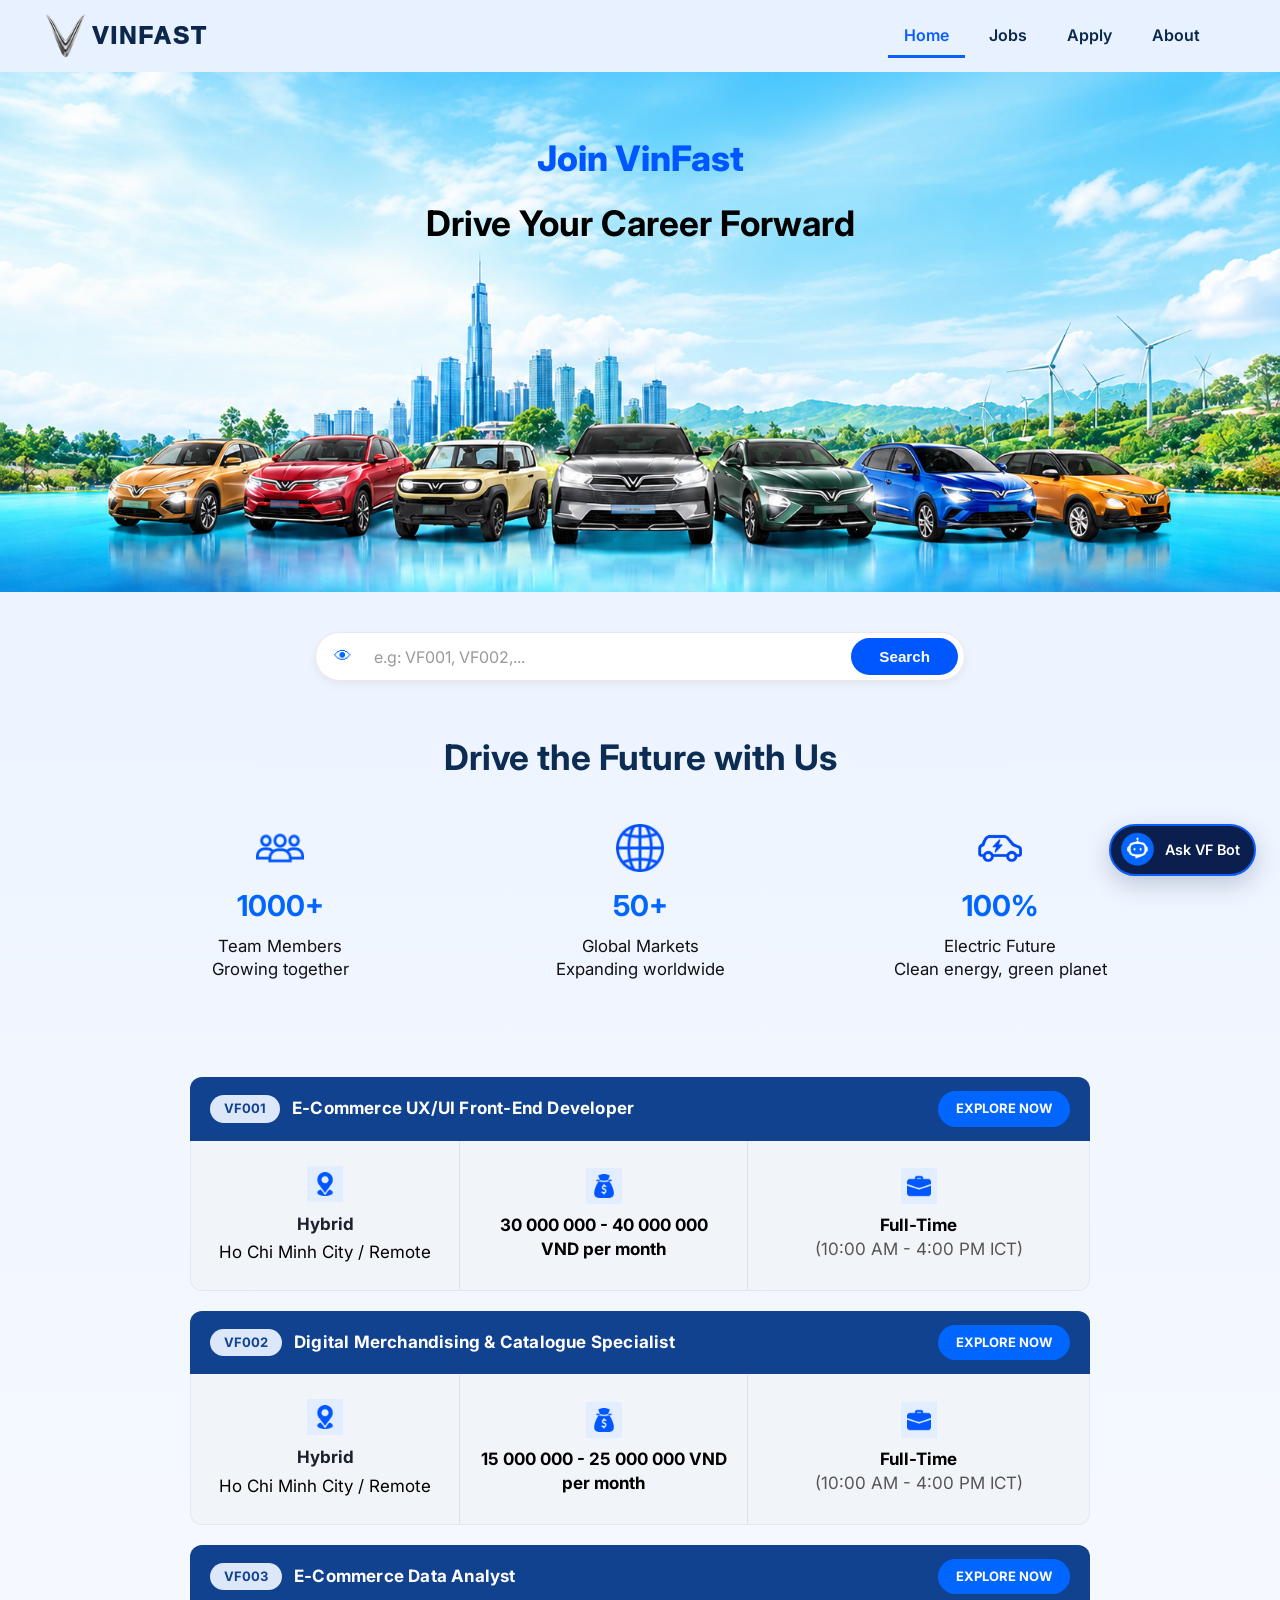
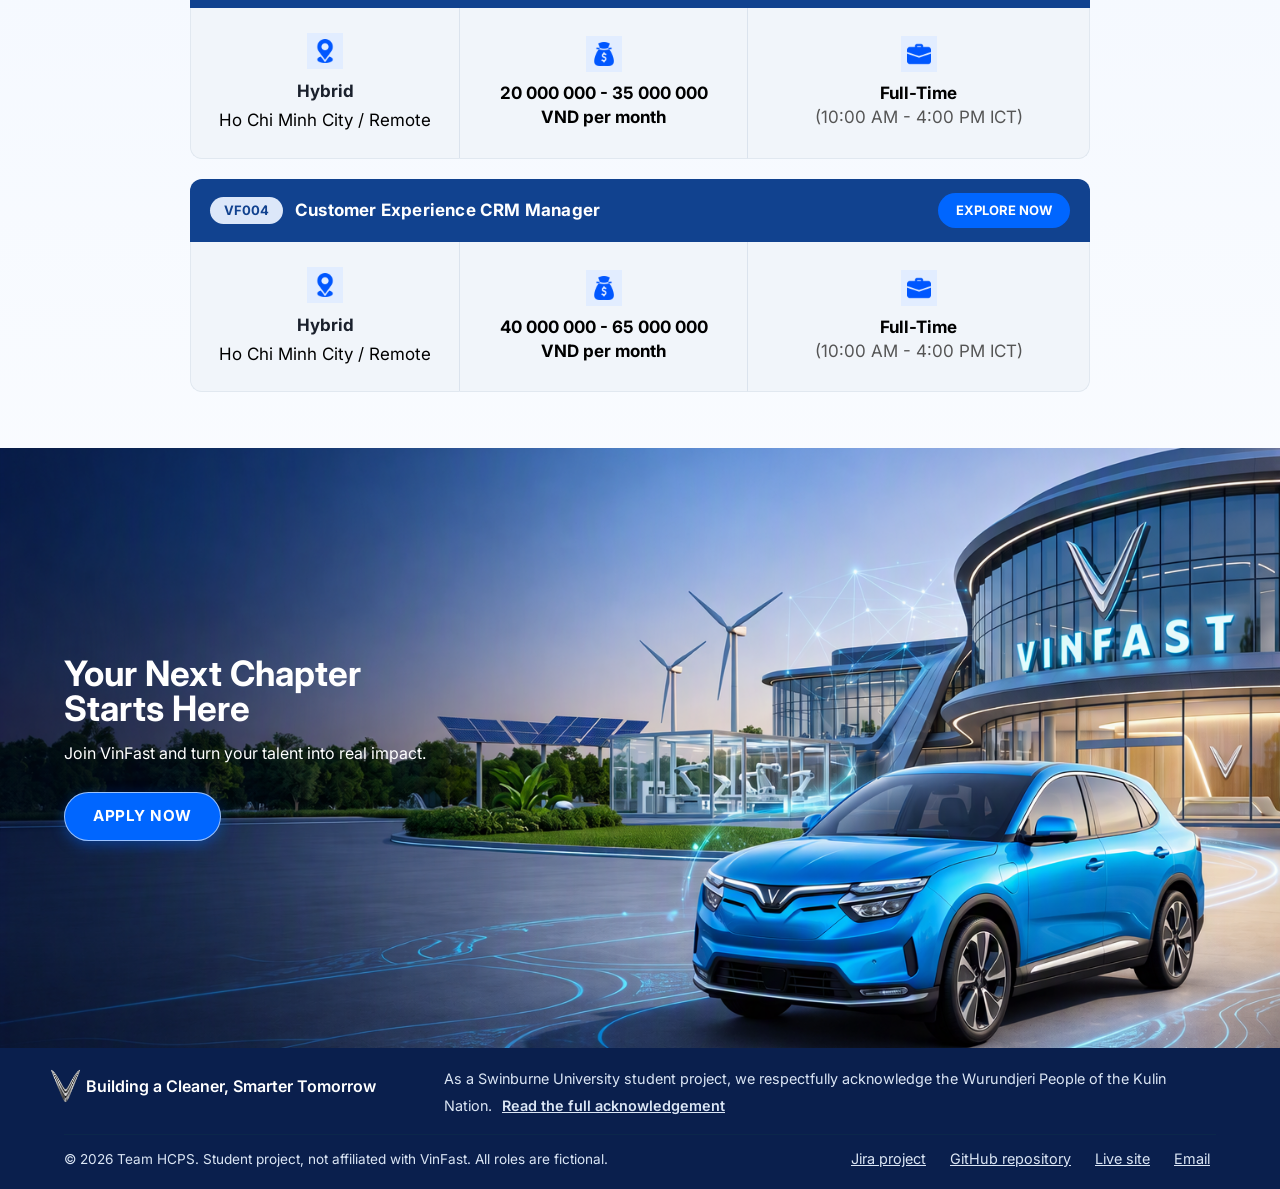
==== commit cb73f9d1: "Synchronize the titles for all 4 pages." ====
--- a/index.html
+++ b/index.html
@@ -3,9 +3,12 @@
 <head>
   <meta charset="UTF-8">
   <meta name="viewport" content="width=device-width, initial-scale=1.0">
+  <link rel="preconnect" href="https://fonts.googleapis.com">
+  <link rel="preconnect" href="https://fonts.gstatic.com" crossorigin>
+  <link rel="stylesheet" href="https://fonts.googleapis.com/css2?family=Inter:wght@400;500;600;700&display=swap">
   <meta name="description" content="Explore careers and opportunities at VinFast.">
   <meta name="author" content="Nguyen Nhat Thanh">
-  <title>Careers at VinFast</title>
+  <title>VinFast Home page</title>
   <link rel="stylesheet" href="css/style.css">
 </head>
 
@@ -256,7 +259,7 @@
     
     <!-- Background Image Element -->
     <div class="banner-bg">
-      <img src="images/Home/banner.png" alt="VinFast Career Banner Background" class="banner-bg-center">
+      <img src="images/Home/banner.png" alt="VinFast Career Banner Background" class="banner-bg-cênter">
     </div>
 
     <!-- Text Overlay Content -->
--- a/css/style.css
+++ b/css/style.css
@@ -678,7 +678,7 @@
     display: flex;
     flex-direction: column;
     align-items: center;
-    padding: 0 20px 60px 20px;
+    padding: 0 20px 0px 20px;
 }
 
 .page-home .job-table {
@@ -824,36 +824,35 @@
 /* 5. CAREER BANNER */
 
 /* Outer banner container covering full horizontal width */
-.career-banner {
+.page-home .banner {
   position: relative;
   width: 100%;
-  height: 360px;
+  height: 600px;
   overflow: hidden;
   display: flex;
   align-items: center;
 }
 
-/* Background image wrapper class */
-.banner-bg {
-  position: absolute;
-  top: 0;
-  left: 0;
-  width: 100%;
-  height: 100%;
-  z-index: 1;
-}
-
-/* <img> tag styling to make it cover full banner area seamlessly */
-.banner-bg-img {
-  width: 100%;
-  height: 100%;
-  object-fit: cover;
-  object-position: center center;
-  display: block;
+/* Background image wrapper */
+.page-home .banner-bg {
+    position: absolute;
+    top: 0;
+    left: 0;
+    width: 100%;
+    height: 100%;
+    z-index: 1;
+}
+
+/* Ensure image fills the container and stays centered */
+.page-home .banner-bg-center {
+    width: 100%;
+    height: 100%;
+    object-fit: cover;
+    object-position: center;
 }
 
 /* Banner content overlaid on top of the image */
-.banner-content {
+.page-home .banner-content {
   position: relative;
   z-index: 2;
   width: 100%;
@@ -863,7 +862,7 @@
 }
 
 /* Heading styling */
-.banner-heading {
+.page-home .banner-heading {
   font-size: 35px;
   font-weight: 700;
   line-height: 1;
@@ -872,7 +871,7 @@
 }
 
 /* Subtext styling */
-.banner-subtext {
+.page-home .banner-subtext {
   font-size: 16px;
   font-weight: 400;
   line-height: 1.4;
@@ -881,7 +880,7 @@
 }
 
 /* Apply Now button styling */
-.banner-btn {
+.page-home .banner-btn {
   display: inline-flex;
   align-items: center;
   gap: 12px;
@@ -898,7 +897,7 @@
   transition: all 0.3s ease;
 }
 
-.banner-btn:hover {
+.page-home .banner-btn:hover {
   background-color: #0052cc;
   box-shadow: 0 6px 20px rgba(0, 102, 255, 0.6);
   transform: translateY(-2px);
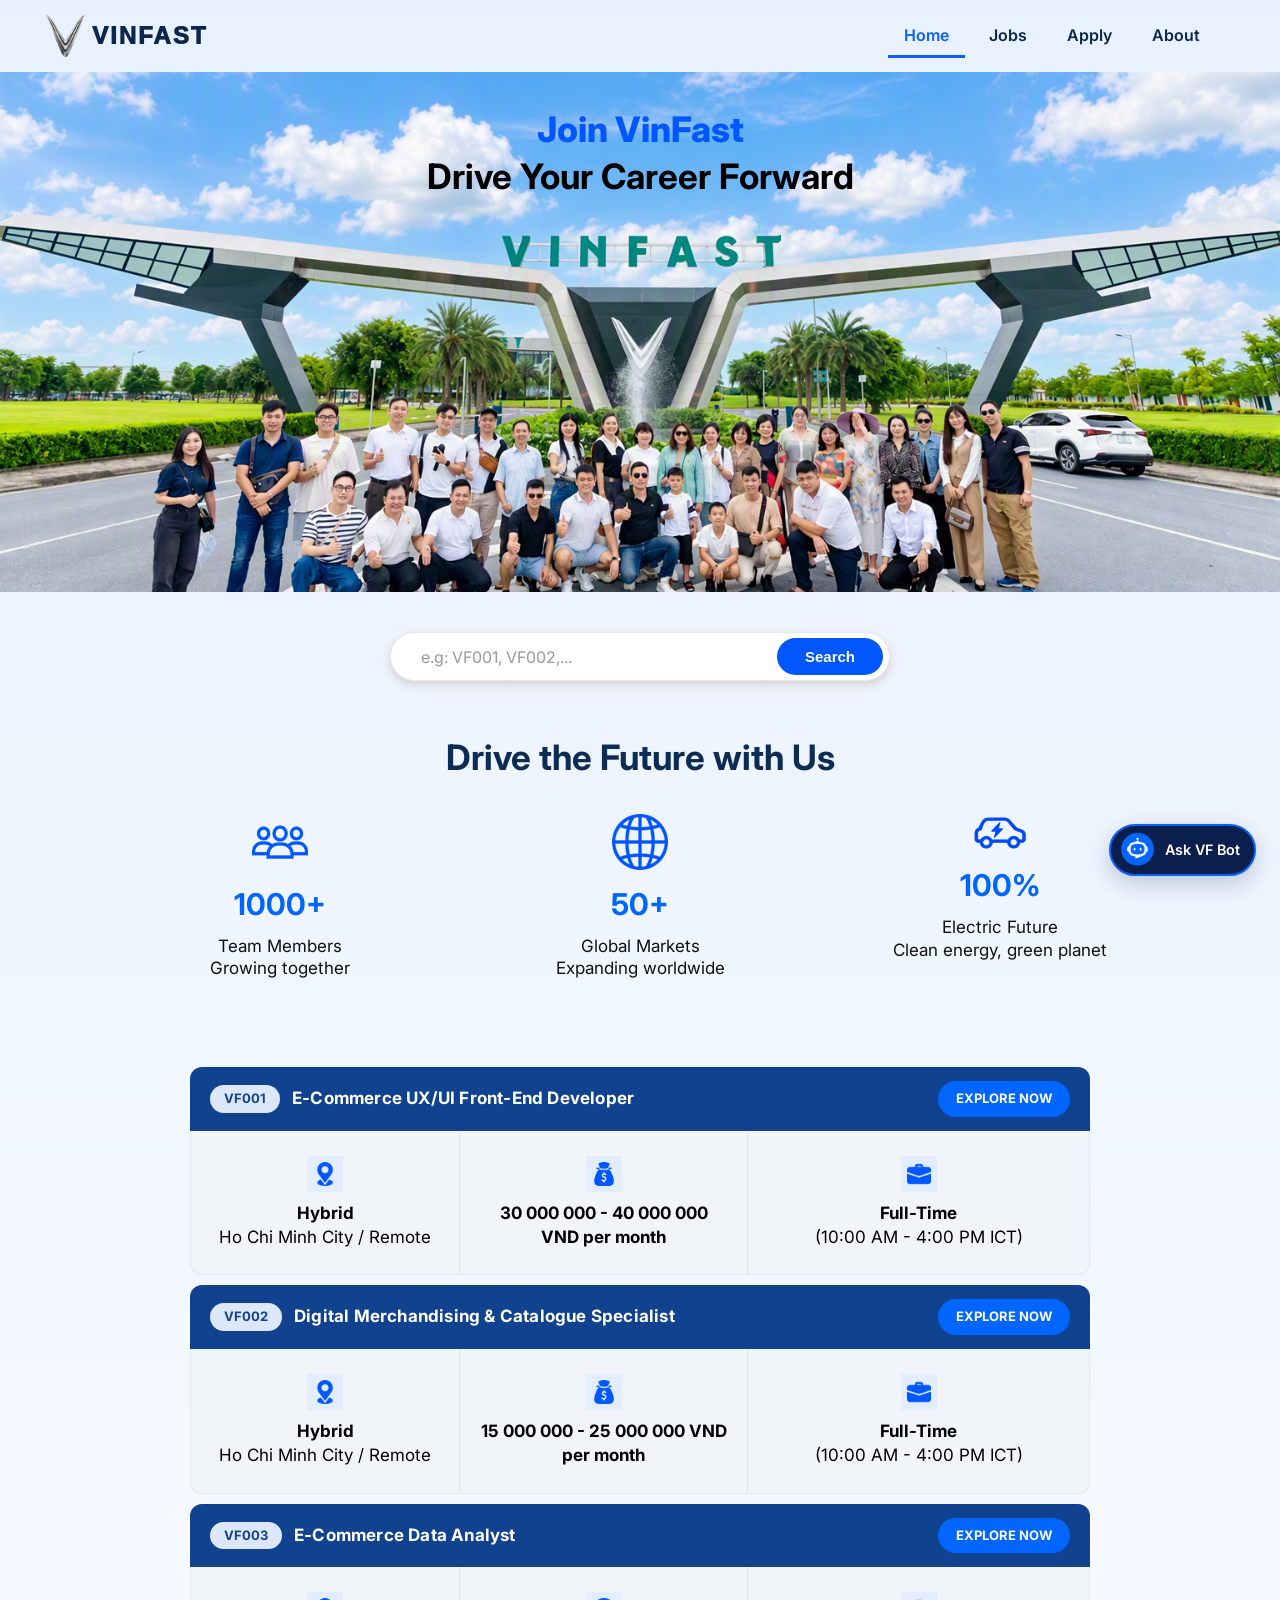
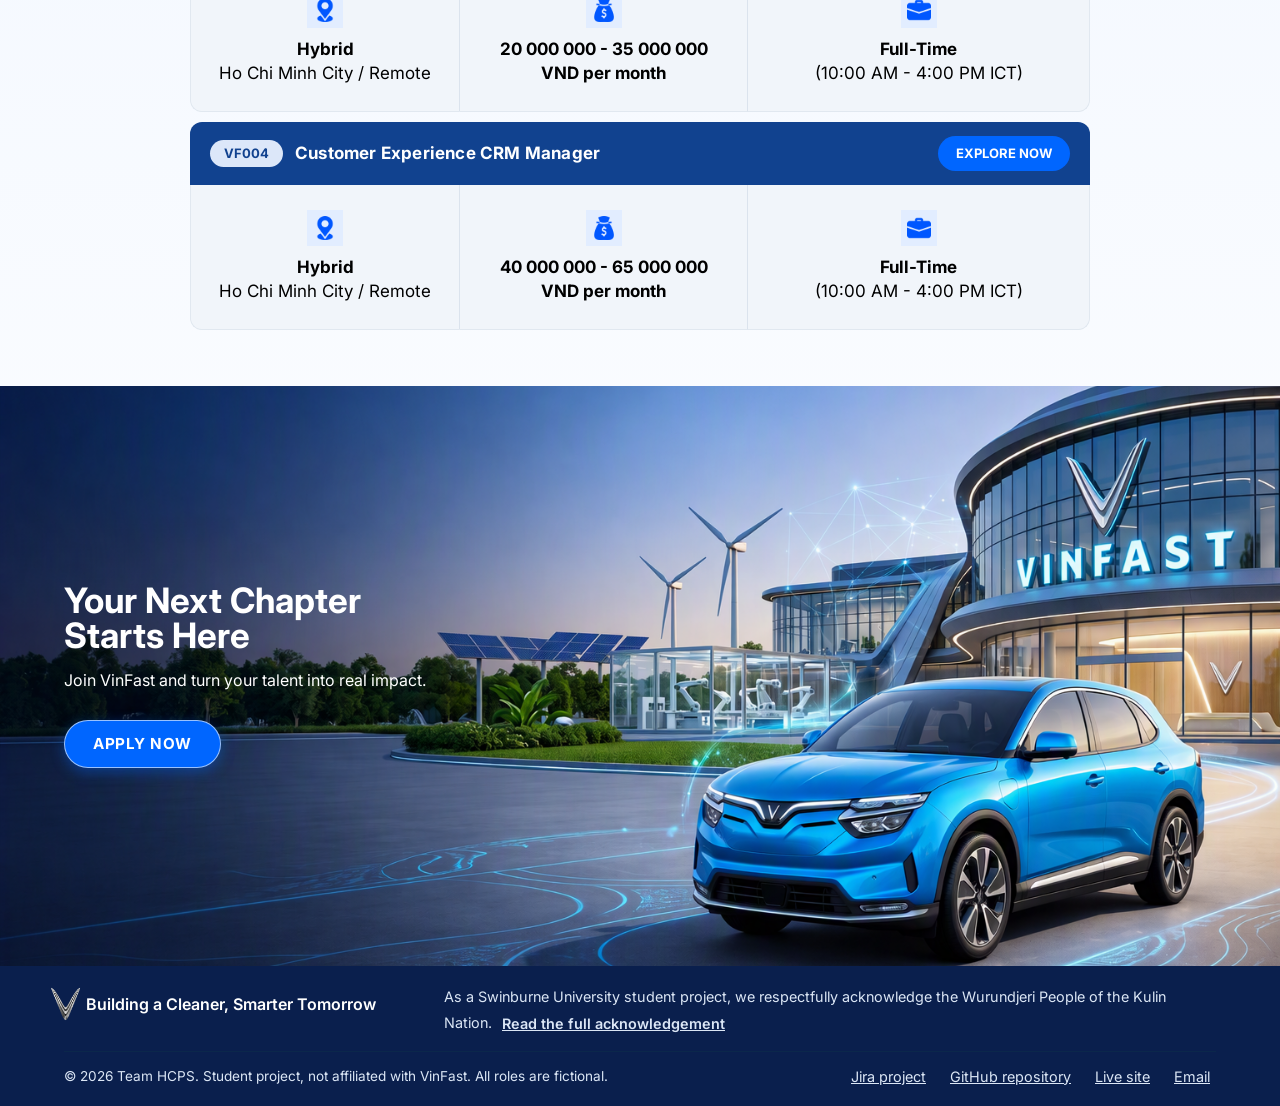
==== commit 6b2fdff2: "Update a new background image and fix minor errors and figures for the Home page" ====
--- a/index.html
+++ b/index.html
@@ -38,15 +38,14 @@
     <section class="hero-section">
       <div class="hero-content">
         <h1 class="hero-title">Join VinFast</h1>
-        <h2 class="hero-subtitle">Drive Your Career Forward</h2>
-      </div>
-      <img src="images/Home/Vinfast_background.png" alt="VinFast Background" class="hero-background">
+        <h1 class="hero-subtitle">Drive Your Career Forward</h1>
+      </div>
+      <img src="images/Home/VinFast-background.png" alt="VinFast Background" class="hero-background">
     </section>
 
     <!-- Search Section -->
     <section class="search-section">
       <div class="search-box">
-        <span class="search-icon">&#128065;</span>
         <input 
           type="text" 
           class="search-input" 
@@ -113,21 +112,21 @@
             <td class="col-location">
               <div class="info-box">
                 <img class="job-icon" src="images/Home/location.png" alt="Location Icon">
-                <div class="info-title">Hybrid</div>
-                <div class="info-desc">Ho Chi Minh City / Remote</div>
+                <div class="info">Hybrid</div>
+                <div class="info-subtext">Ho Chi Minh City / Remote</div>
               </div>
             </td>
             <td class="col-salary">
               <div class="info-box">
                 <img class="job-icon" src="images/Home/money-bag.png" alt="Money Bag Icon">
-                <div class="info-desc salary-text">30 000 000 - 40 000 000 VND per month</div>
+                <div class="info">30 000 000 - 40 000 000 VND per month</div>
               </div>
             </td>
             <td class="col-tasks">
               <div class="info-box">
                 <img class="job-icon" src="images/Home/briefcase.png" alt="Time Icon">
-                <div class="info-desc time"> Full-Time</div>
-                <div class="info-desc time time-subtext"> (10:00 AM - 4:00 PM ICT)</div>
+                <div class="info"> Full-Time</div>
+                <div class="info-subtext"> (10:00 AM - 4:00 PM ICT)</div>
               </div>
             </td>
           </tr>
@@ -152,21 +151,21 @@
             <td class="col-location">
               <div class="info-box">
                 <img class="job-icon" src="images/Home/location.png" alt="Location Icon">
-                <div class="info-title">Hybrid</div>
-                <div class="info-desc">Ho Chi Minh City / Remote</div>
+                <div class="info">Hybrid</div>
+                <div class="info-subtext">Ho Chi Minh City / Remote</div>
               </div>
             </td>
             <td class="col-salary">
               <div class="info-box">
                 <img class="job-icon" src="images/Home/money-bag.png" alt="Money Bag Icon">
-                <div class="info-desc salary-text">15 000 000 - 25 000 000 VND per month</div>
+                <div class="info">15 000 000 - 25 000 000 VND per month</div>
               </div>
             </td>
             <td class="col-tasks">
               <div class="info-box">
                 <img class="job-icon" src="images/Home/briefcase.png" alt="Time Icon">
-                <div class="info-desc time"> Full-Time</div>
-                <div class="info-desc time time-subtext"> (10:00 AM - 4:00 PM ICT)</div>
+                <div class="info"> Full-Time</div>
+                <div class="info-subtext"> (10:00 AM - 4:00 PM ICT)</div>
               </div>
             </td>
           </tr>
@@ -191,21 +190,21 @@
             <td class="col-location">
               <div class="info-box">
                 <img class="job-icon" src="images/Home/location.png" alt="Location Icon">
-                <div class="info-title">Hybrid</div>
-                <div class="info-desc">Ho Chi Minh City / Remote</div>
+                <div class="info">Hybrid</div>
+                <div class="info-subtext">Ho Chi Minh City / Remote</div>
               </div>
             </td>
             <td class="col-salary">
               <div class="info-box">
                 <img class="job-icon" src="images/Home/money-bag.png" alt="Money Bag Icon">
-                <div class="info-desc salary-text">20 000 000 - 35 000 000 VND per month</div>
+                <div class="info">20 000 000 - 35 000 000 VND per month</div>
               </div>
             </td>
             <td class="col-tasks">
               <div class="info-box">
                 <img class="job-icon" src="images/Home/briefcase.png" alt="Time Icon">
-                <div class="info-desc time"> Full-Time</div>
-                <div class="info-desc time time-subtext"> (10:00 AM - 4:00 PM ICT)</div>
+                <div class="info"> Full-Time</div>
+                <div class="info-subtext"> (10:00 AM - 4:00 PM ICT)</div>
               </div>
             </td>
           </tr>
@@ -230,21 +229,21 @@
             <td class="col-location">
               <div class="info-box">
                 <img class="job-icon" src="images/Home/location.png" alt="Location Icon">
-                <div class="info-title">Hybrid</div>
-                <div class="info-desc">Ho Chi Minh City / Remote</div>
+                <div class="info">Hybrid</div>
+                <div class="info-subtext">Ho Chi Minh City / Remote</div>
               </div>
             </td>
             <td class="col-salary">
               <div class="info-box">
                 <img class="job-icon" src="images/Home/money-bag.png" alt="Money Bag Icon">
-                <div class="info-desc salary-text">40 000 000 - 65 000 000 VND per month</div>
+                <div class="info">40 000 000 - 65 000 000 VND per month</div>
               </div>
             </td>
             <td class="col-tasks">
               <div class="info-box">
                 <img class="job-icon" src="images/Home/briefcase.png" alt="Time Icon">
-                <div class="info-desc time"> Full-Time</div>
-                <div class="info-desc time time-subtext"> (10:00 AM - 4:00 PM ICT)</div>
+                <div class="info"> Full-Time</div>
+                <div class="info-subtext"> (10:00 AM - 4:00 PM ICT)</div>
               </div>
             </td>
           </tr>
@@ -254,12 +253,11 @@
   </main>
 
   <!-- Career Banner Section -->
-
   <section class="banner">
     
     <!-- Background Image Element -->
     <div class="banner-bg">
-      <img src="images/Home/banner.png" alt="VinFast Career Banner Background" class="banner-bg-cênter">
+      <img src="images/Home/banner.png" alt="VinFast Career Banner Background" class="banner-bg-center">
     </div>
 
     <!-- Text Overlay Content -->
@@ -306,10 +304,18 @@
       <div class="site-footer__bottom">
         <p class="site-footer__copy">&copy; 2026 Team HCPS. Student project, not affiliated with VinFast. All roles are fictional.</p>
         <ul class="site-footer__meta-links">
-          <li><a href="https://dovukhanhquynh.atlassian.net/jira/software/projects/SCRUM/boards/1?filter=&amp;groupBy=none">Jira project</a></li>
-          <li><a href="https://github.com/106394055/COS10026_Web-Technology-Project">GitHub repository</a></li>
-          <li><a href="https://106394055.github.io/COS10026_Assignment-1/index.html">Live site</a></li>
-          <li><a href="mailto:info@vinfast-digital-retail.example">Email</a></li>
+          <li>
+            <a href="https://dovukhanhquynh.atlassian.net/jira/software/projects/SCRUM/boards/1?filter=&amp;groupBy=none">Jira project</a>
+          </li>
+          <li>
+            <a href="https://github.com/106394055/COS10026_Web-Technology-Project">GitHub repository</a>
+          </li>
+          <li>
+            <a href="https://106394055.github.io/COS10026_Assignment-1/index.html">Live site</a>
+          </li>
+          <li>
+            <a href="mailto:info@vinfast-digital-retail.example">Email</a>
+          </li>
         </ul>
       </div>
     </div>
--- a/css/style.css
+++ b/css/style.css
@@ -531,7 +531,7 @@
     align-items: flex-start; 
     justify-content: center;
     /* Control exact distance from top edge into the clear sky */
-    padding-top: 60px; 
+    padding-top: 40px; 
     overflow: hidden;
 }
 
@@ -547,10 +547,10 @@
 
 .page-home .hero-content {
     position: relative;
-    z-index: 2;
     text-align: center;
     max-width: 600px;
     margin: 0 auto;
+    z-index: 2;
 }
 
 .page-home .hero-title {
@@ -558,14 +558,16 @@
     font-size: 50px;
     font-weight: 700;
     text-align: center;
-    margin-bottom: 8px;
+    margin-bottom: 0 0 5px 0;
+    line-height: 1;
 }
 
 .page-home .hero-subtitle {
     color: #000000;
-    font-size: 2.2rem;
-    font-weight: 700;
-    margin: 0;
+    font-size: 35px;
+    font-weight: 700;
+    margin: 0;
+    line-height: 1;
 }
 
 /* 2. SEARCH SECTION */
@@ -580,25 +582,19 @@
     display: flex;
     align-items: center;
     width: 100%;
-    max-width: 650px;
+    max-width: 500px;
     border: 1px solid #ede6e6;
     border-radius: 30px;
     padding: 5px 6px 5px 18px;
     background-color: #ffffff;
-    box-shadow: 0px 4px 10px rgba(0, 0, 0, 0.05);
-}
-
-.page-home .search-icon {
-    font-size: 1.1rem;
-    color: #0066ff;
-    margin-right: 10px;
+    box-shadow: 0px 4px 10px #d4d0d0;
 }
 
 .page-home .search-input {
     border: none;
     outline: none;
     width: 100%;
-    font-size: 1rem;
+    font-size: 16px;
     color: #000000;
 }
 
@@ -612,7 +608,7 @@
     border: none;
     padding: 10px 28px;
     border-radius: 20px;
-    font-size: 0.95rem;
+    font-size: 15px;
     font-weight: 600;
     cursor: pointer;
     transition: background-color 0.2s ease;
@@ -631,9 +627,9 @@
 
 .page-home .stats-title {
     color: #0d2c54;
-    font-size: 2.2rem;
-    font-weight: 700;
-    margin-bottom: 40px;
+    font-size: 35px;
+    font-weight: 700;
+    margin-bottom: 30px;
 }
 
 .page-home .stats-grid {
@@ -653,22 +649,21 @@
 }
 
 .page-home .stat-icon {
-    width: 48px;
-    height: 48px;
+    width: 20%;
     object-fit: contain;
     margin-bottom: 12px;
 }
 
 .page-home .stat-number {
     color: #0066ff;
-    font-size: 1.8rem;
+    font-size: 30px;
     font-weight: 700;
     margin-bottom: 8px;
 }
 
 .page-home .stat-description {
     color: #111111;
-    font-size: 1.05rem;
+    font-size: 17px;
     line-height: 1.35;
 }
 
@@ -686,7 +681,7 @@
     max-width: 900px;
     border-collapse: separate;
     border-spacing: 0;
-    margin-top: 20px;
+    margin-top: 10px;
 }
 
 /* Header Row */
@@ -795,30 +790,18 @@
     padding: 6px;
 }
 
-.page-home .info-title {
-    font-size: 17px;
-    font-weight: 700;
-    color: #1a202c;
-    margin-bottom: 4px;
-}
-
-.page-home .info-desc {
+
+.page-home .info-subtext {
     font-size: 17px;
     color: #000000;
     line-height: 1.4;
 }
 
-.page-home .salary-text {
-    font-weight: 700;
-}
-
-.page-home .time {
-    font-weight: 700;
-}
-
-.page-home .time-subtext {
-    font-weight: normal;
-    color: #555555;
+.page-home .info {
+    font-size: 17px;
+    color: #000000;
+    line-height: 1.4;
+    font-weight: 700;
 }
 
 /* 5. CAREER BANNER */
@@ -827,7 +810,7 @@
 .page-home .banner {
   position: relative;
   width: 100%;
-  height: 600px;
+  height: 580px;
   overflow: hidden;
   display: flex;
   align-items: center;
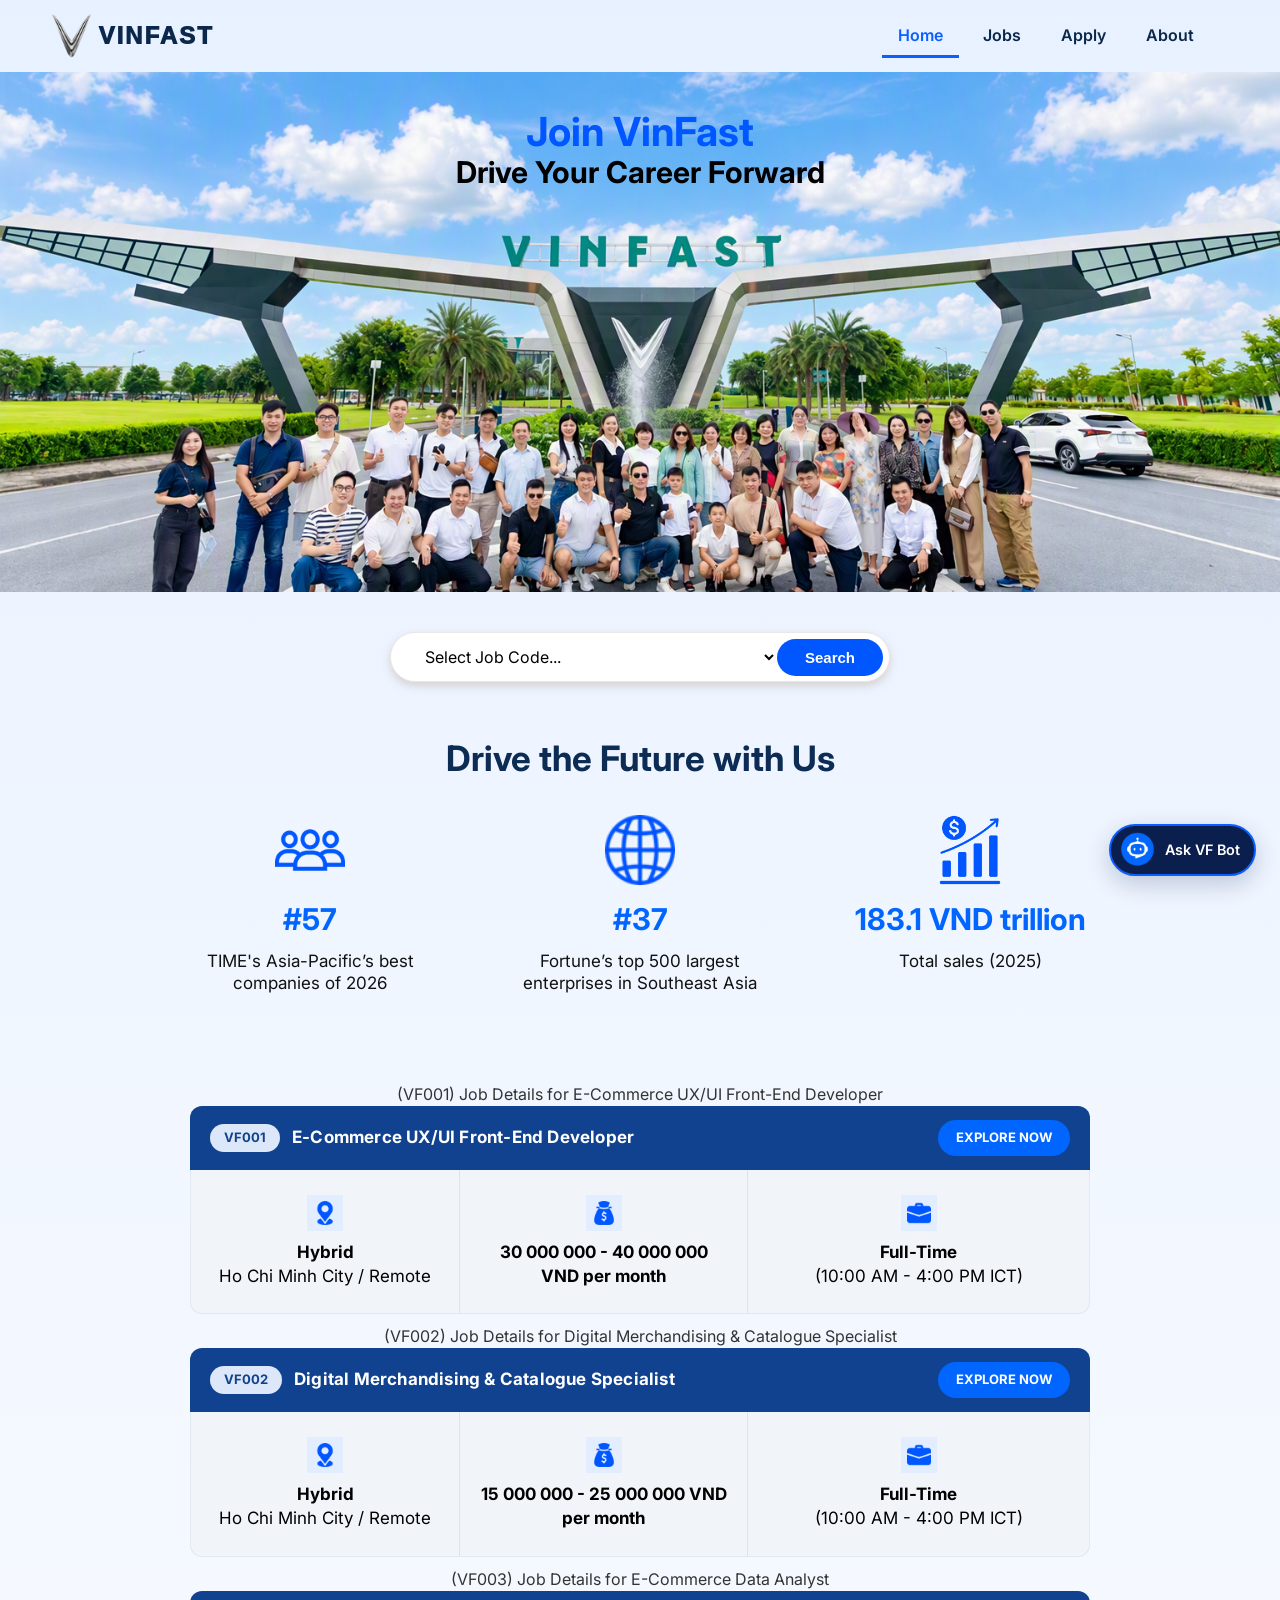
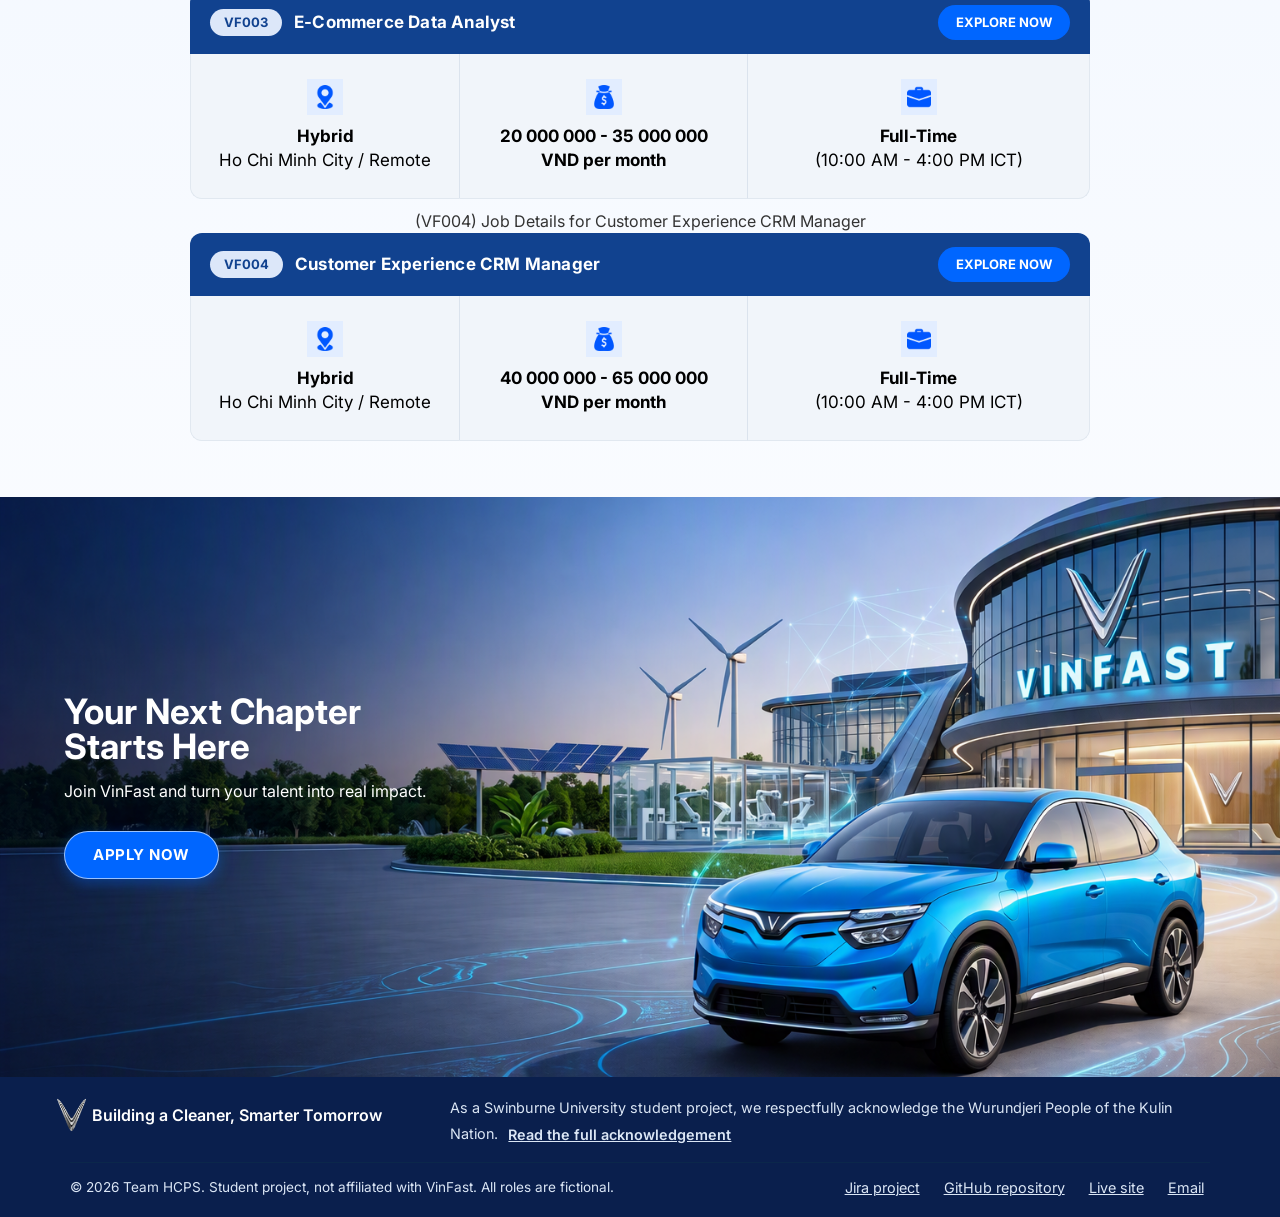
==== commit 182372a4: "(Home page) Update the VinFast statistics section with new information, replace the icon image, adju" ====
--- a/index.html
+++ b/index.html
@@ -3,13 +3,15 @@
 <head>
   <meta charset="UTF-8">
   <meta name="viewport" content="width=device-width, initial-scale=1.0">
+  <meta name="description" content="Explore careers and opportunities at VinFast.">
+  <meta name="author" content="Nguyen Nhat Thanh">
+
   <link rel="preconnect" href="https://fonts.googleapis.com">
   <link rel="preconnect" href="https://fonts.gstatic.com" crossorigin>
   <link rel="stylesheet" href="https://fonts.googleapis.com/css2?family=Inter:wght@400;500;600;700&display=swap">
-  <meta name="description" content="Explore careers and opportunities at VinFast.">
-  <meta name="author" content="Nguyen Nhat Thanh">
   <title>VinFast Home page</title>
   <link rel="stylesheet" href="css/style.css">
+  <link rel="icon" href="images/Home/Vinfast_logo.png" type="image/png">
 </head>
 
 <body class="page-home">
@@ -46,11 +48,14 @@
     <!-- Search Section -->
     <section class="search-section">
       <div class="search-box">
-        <input 
-          type="text" 
-          class="search-input" 
-          placeholder="e.g: VF001, VF002,..."
-          aria-label="Search for job reference codes">
+        <select class="search-input" aria-label="Select a job reference code">
+            <option value="">Select Job Code...</option>
+            <option value="#VF001">VF001</option>
+            <option value="#VF002">VF002</option>
+            <option value="#VF003">VF003</option>
+            <option value="#VF004">VF004</option>
+        </select>
+
         <button class="search-button">Search</button>
       </div>
     </section>
@@ -63,30 +68,27 @@
         <!-- Card 1 -->
         <div class="stat-card">
           <img src="images/Home/audience.png" alt="Audience Icon" class="stat-icon">
-          <h3 class="stat-number">1000+</h3>
+          <h3 class="stat-number">#57</h3>
           <p class="stat-description">
-            Team Members <br>
-            Growing together
+            TIME's Asia-Pacific’s best companies of 2026
           </p>
         </div>
 
         <!-- Card 2 -->
         <div class="stat-card">
           <img src="images/Home/world.png" alt="World Icon" class="stat-icon">
-          <h3 class="stat-number">50+</h3>
+          <h3 class="stat-number">#37</h3>
           <p class="stat-description">
-            Global Markets <br>
-            Expanding worldwide
+            Fortune’s top 500 largest enterprises in Southeast Asia
           </p>
         </div>
 
         <!-- Card 3 -->
         <div class="stat-card">
-          <img src="images/Home/electric_car.png" alt="Electric Car Icon" class="stat-icon">
-          <h3 class="stat-number">100%</h3>
+          <img src="images/Home/sales.png" alt="Electric Car Icon" class="stat-icon">
+          <h3 class="stat-number">183.1 VND trillion</h3>
           <p class="stat-description">
-            Electric Future<br>
-            Clean energy, green planet
+            Total sales (2025)
           </p>
         </div>
       </div>
@@ -95,7 +97,9 @@
     <!-- Jobs Section -->
     <section class="jobs-section">
       <!-- JOB 1 TABLE -->
-      <table class="job-table">
+      <table class="job-table" id="VF001">
+        <caption>(VF001) Job Details for E-Commerce UX/UI Front-End Developer</caption>
+
         <tbody>
           <tr class="job-header-row">
             <td colspan="3">
@@ -134,14 +138,16 @@
       </table>
 
       <!-- JOB 2 TABLE -->
-      <table class="job-table">
+      <table class="job-table" id="VF002">
+        <caption>(VF002) Job Details for Digital Merchandising & Catalogue Specialist </caption>
+
         <tbody>
           <tr class="job-header-row">
             <td colspan="3">
               <div class="job-header-content">
                 <div class="job-title-group">
                   <span class="badge">VF002</span>
-                  <span class="job-title">Digital Merchandising &amp; Catalogue Specialist</span>
+                  <span class="job-title">Digital Merchandising & Catalogue Specialist</span>
                 </div>
                 <a href="job.html" class="btn-apply">EXPLORE NOW</a>
               </div>
@@ -173,7 +179,9 @@
       </table>
 
       <!-- JOB 3 TABLE -->
-      <table class="job-table">
+      <table class="job-table" id="VF003">
+        <caption>(VF003) Job Details for E-Commerce Data Analyst</caption>
+
         <tbody>
           <tr class="job-header-row">
             <td colspan="3">
@@ -212,7 +220,9 @@
       </table>
 
       <!-- JOB 4 TABLE -->
-      <table class="job-table">
+      <table class="job-table" id="VF004">
+        <caption>(VF004) Job Details for Customer Experience CRM Manager</caption>
+
         <tbody>
           <tr class="job-header-row">
             <td colspan="3">
@@ -283,7 +293,7 @@
       </summary>
       <div class="site-bot__panel">
         <p class="site-bot__title">VinFast Career Assistant</p>
-        <p class="site-bot__text">Need help applying? Quote a 5-character reference (VF001–VF004) on the Apply page before <time datetime="2026-10-30">30 October 2026</time>.</p>
+        <p class="site-bot__text">Need help applying? Quote a 5-character reference (VF001–VF004) on the Apply page before <time datetime="2026-10-09">09 October 2026</time>.</p>
         <ul class="site-bot__links">
           <li><a href="job.html">Browse open roles</a></li>
           <li><a href="apply.html">Go to application form</a></li>
--- a/css/style.css
+++ b/css/style.css
@@ -1,5 +1,5 @@
 /* ==========================================
-   A. GLOBAL & COMMON STYLES (Dùng chung cho cả nhóm)
+   A. GLOBAL & COMMON STYLES
    Header, Navigation, Footer, Colors, Fonts, Resets
    ========================================== 
    TABLE OF CONTENTS
@@ -517,7 +517,6 @@
 
 /* ==========================================
    B. HOME PAGE STYLES
-   Code CSS riêng cho index.html
    ========================================== */
 
 /* 1. HERO SECTION */
@@ -555,16 +554,16 @@
 
 .page-home .hero-title {
     color: #0057ff;
-    font-size: 50px;
+    font-size: 40px;
     font-weight: 700;
     text-align: center;
-    margin-bottom: 0 0 5px 0;
+    margin-bottom: 5px;
     line-height: 1;
 }
 
 .page-home .hero-subtitle {
     color: #000000;
-    font-size: 35px;
+    font-size: 30px;
     font-weight: 700;
     margin: 0;
     line-height: 1;
@@ -637,7 +636,7 @@
     justify-content: center;
     align-items: flex-start;
     gap: 80px;
-    max-width: 1000px;
+    max-width: 910px;
     margin: 0 auto;
 }
 
@@ -649,7 +648,7 @@
 }
 
 .page-home .stat-icon {
-    width: 20%;
+    width: 70px;
     object-fit: contain;
     margin-bottom: 12px;
 }
@@ -870,7 +869,7 @@
   background-color: #0066ff;
   color: #ffffff;
   text-decoration: none;
-  font-size: 0.95rem;
+  font-size: 15px;
   font-weight: 700;
   letter-spacing: 0.5px;
   padding: 12px 28px;
@@ -887,8 +886,11 @@
 }
 
 /* ==========================================
-   C. JOB LISTINGS STYLES (Trang Jobs)
-   Code CSS riêng cho jobs.html
+<<<<<<< HEAD
+   C. JOB PAGE STYLES
+=======
+   C. JOB LISTINGS STYLES (Job pages)
+>>>>>>> 8aaa45ac5bc9dc92ab317124ecf9211e1fe2ecd9
    ========================================== */
 .page-jobs .hero {
     padding-top: 40px;
@@ -945,179 +947,194 @@
     font-weight: 700;
 }
 
-.page-jobs .hero-slider {
+
+/* =========================================
+   JOB PAGE - CSS-ONLY HERO SLIDESHOW
+   ========================================= */
+
+/* Main slideshow container */
+.page-jobs .hero__media > .hero-slider {
     position: relative;
+    width: 100%;
+    overflow: hidden;
     border-radius: 14px;
-    overflow: hidden;
     border: 1px solid var(--color-border);
     box-shadow: 0 10px 30px rgba(10, 31, 77, 0.15);
     background-color: var(--color-navy);
 }
 
-/* Hide radio inputs visually while keeping them accessible */
-.page-jobs .hero-slider__radio {
-    position: absolute;
-    width: 1px;
-    height: 1px;
-    margin: 0;
-    padding: 0;
-    opacity: 0;
-    pointer-events: none;
-}
-
-.page-jobs .hero-slider__viewport {
-    overflow: hidden;
-    width: 100%;
-}
-
-/* Horizontal flex track holding all 9 slides side by side */
-.page-jobs .hero-slider__track {
-    display: flex;
-    margin: 0;
-    padding: 0;
-    list-style: none;
-    transition: transform 0.45s ease-in-out;
-}
-
-.page-jobs .hero-slider__slide {
-    flex: 0 0 100%;
-    width: 100%;
-}
-
-.page-jobs .hero-slider__slide img {
+/* Inner slideshow container */
+.page-jobs .hero-slider .hero-slider {
+    position: relative;
     width: 100%;
     aspect-ratio: 16 / 9;
-    object-fit: cover;
-    display: block;
-}
-
-/* Shift track to match checked radio button (Slides 1 to 9) */
-.page-jobs #hero-s1:checked~.hero-slider__viewport .hero-slider__track {
-    transform: translateX(0%);
-}
-
-.page-jobs #hero-s2:checked~.hero-slider__viewport .hero-slider__track {
-    transform: translateX(-100%);
-}
-
-.page-jobs #hero-s3:checked~.hero-slider__viewport .hero-slider__track {
-    transform: translateX(-200%);
-}
-
-.page-jobs #hero-s4:checked~.hero-slider__viewport .hero-slider__track {
-    transform: translateX(-300%);
-}
-
-.page-jobs #hero-s5:checked~.hero-slider__viewport .hero-slider__track {
-    transform: translateX(-400%);
-}
-
-.page-jobs #hero-s6:checked~.hero-slider__viewport .hero-slider__track {
-    transform: translateX(-500%);
-}
-
-.page-jobs #hero-s7:checked~.hero-slider__viewport .hero-slider__track {
-    transform: translateX(-600%);
-}
-
-.page-jobs #hero-s8:checked~.hero-slider__viewport .hero-slider__track {
-    transform: translateX(-700%);
-}
-
-.page-jobs #hero-s9:checked~.hero-slider__viewport .hero-slider__track {
-    transform: translateX(-800%);
-}
-
-/* Previous / Next arrow pairs: show only the pair for the active slide */
-.page-jobs .hero-slider__nav {
+}
+
+/* Hide all slides by default */
+.page-jobs .hero-slider_slide {
     display: none;
     position: absolute;
+    inset: 0;
+    width: 100%;
+    height: 100%;
+}
+
+/* Display the first slide initially */
+.page-jobs .hero-slider_slide:first-child {
+    display: block;
+}
+
+/* Display the selected slide */
+.page-jobs .hero-slider_slide:target {
+    display: block;
+}
+
+/* Hide first slide when another is selected */
+.page-jobs .hero-slider:has(
+    > .hero-slider_slide:target
+) > .hero-slider_slide:first-child:not(:target) {
+    display: none;
+}
+
+/* Slide images */
+.page-jobs .hero-slider_slide img {
+    display: block;
+    width: 100%;
+    height: 100%;
+    object-fit: cover;
+}
+
+/* Previous and Next arrows */
+.page-jobs .hero-slider_slide > a {
+    position: absolute;
     top: 50%;
-    left: 12px;
-    right: 12px;
     transform: translateY(-50%);
-    justify-content: space-between;
-    pointer-events: none;
-    z-index: 2;
-}
-
-.page-jobs #hero-s1:checked~.hero-slider__arrows .hero-slider__nav--1,
-.page-jobs #hero-s2:checked~.hero-slider__arrows .hero-slider__nav--2,
-.page-jobs #hero-s3:checked~.hero-slider__arrows .hero-slider__nav--3,
-.page-jobs #hero-s4:checked~.hero-slider__arrows .hero-slider__nav--4,
-.page-jobs #hero-s5:checked~.hero-slider__arrows .hero-slider__nav--5,
-.page-jobs #hero-s6:checked~.hero-slider__arrows .hero-slider__nav--6,
-.page-jobs #hero-s7:checked~.hero-slider__arrows .hero-slider__nav--7,
-.page-jobs #hero-s8:checked~.hero-slider__arrows .hero-slider__nav--8,
-.page-jobs #hero-s9:checked~.hero-slider__arrows .hero-slider__nav--9 {
-    display: flex;
-}
-
-/* 44x44px clickable Previous / Next buttons */
-.page-jobs .hero-slider__btn {
-    pointer-events: auto;
-    display: inline-flex;
-    align-items: center;
-    justify-content: center;
+
     width: 44px;
     height: 44px;
+
+    display: flex;
+    align-items: center;
+    justify-content: center;
+
     background-color: rgba(10, 31, 77, 0.72);
-    color: var(--color-surface);
+    color: #ffffff;
+
     border: 2px solid rgba(255, 255, 255, 0.8);
     border-radius: 50%;
+
+    text-decoration: none;
     font-size: 1.15rem;
     font-weight: 700;
     cursor: pointer;
-    user-select: none;
-    transition: background-color 0.15s ease, transform 0.15s ease;
-}
-
-.page-jobs .hero-slider__btn:hover {
+    z-index: 2;
+}
+
+/* Previous arrow */
+.page-jobs .hero-slider_slide > a:first-of-type {
+    left: 12px;
+}
+
+.page-jobs .hero-slider_slide > a:first-of-type::before {
+    content: "\276E";
+}
+
+/* Next arrow */
+.page-jobs .hero-slider_slide > a:last-of-type {
+    right: 12px;
+}
+
+.page-jobs .hero-slider_slide > a:last-of-type::before {
+    content: "\276F";
+}
+
+/* Hover and focus */
+.page-jobs .hero-slider_slide > a:hover {
     background-color: var(--color-primary);
-    transform: scale(1.06);
-}
-
-/* Bottom indicator dots */
+}
+
+.page-jobs .hero-slider_slide > a:focus-visible,
+.page-jobs .hero-slider__dot:focus-visible {
+    outline: 3px solid #ffffff;
+    outline-offset: 3px;
+}
+
+/* Slide indicator dots */
 .page-jobs .hero-slider__dots {
     position: absolute;
     bottom: 12px;
     left: 50%;
     transform: translateX(-50%);
+
     display: flex;
     gap: 8px;
     padding: 6px 12px;
+
     background-color: rgba(10, 31, 77, 0.6);
     border-radius: 999px;
-    z-index: 2;
+    z-index: 3;
 }
 
 .page-jobs .hero-slider__dot {
-    width: 10px;
-    height: 10px;
+    display: block;
+    width: 12px;
+    height: 12px;
     border-radius: 50%;
     background-color: rgba(255, 255, 255, 0.45);
-    border: 1px solid var(--color-surface);
-    cursor: pointer;
-    transition: background-color 0.15s ease, transform 0.15s ease;
+    border: 1px solid #ffffff;
 }
 
 .page-jobs .hero-slider__dot:hover {
-    background-color: var(--color-surface);
-}
-
-/* Highlight active slide dot */
-.page-jobs #hero-s1:checked~.hero-slider__dots label:nth-child(1),
-.page-jobs #hero-s2:checked~.hero-slider__dots label:nth-child(2),
-.page-jobs #hero-s3:checked~.hero-slider__dots label:nth-child(3),
-.page-jobs #hero-s4:checked~.hero-slider__dots label:nth-child(4),
-.page-jobs #hero-s5:checked~.hero-slider__dots label:nth-child(5),
-.page-jobs #hero-s6:checked~.hero-slider__dots label:nth-child(6),
-.page-jobs #hero-s7:checked~.hero-slider__dots label:nth-child(7),
-.page-jobs #hero-s8:checked~.hero-slider__dots label:nth-child(8),
-.page-jobs #hero-s9:checked~.hero-slider__dots label:nth-child(9) {
+    background-color: #ffffff;
+}
+
+/* Indicate the currently selected slide */
+.page-jobs .hero-slider__dots:not(:has(
+    ~ .hero-slider_slide
+)) {
+    pointer-events: auto;
+}
+
+.page-jobs .hero-slider .hero-slider:not(
+    :has(> .hero-slider_slide:target)
+) .hero-slider__dot[href="#slide-1"],
+.page-jobs .hero-slider .hero-slider:has(
+    > #slide-1:target
+) .hero-slider__dot[href="#slide-1"],
+.page-jobs .hero-slider .hero-slider:has(
+    > #slide-2:target
+) .hero-slider__dot[href="#slide-2"],
+.page-jobs .hero-slider .hero-slider:has(
+    > #slide-3:target
+) .hero-slider__dot[href="#slide-3"],
+.page-jobs .hero-slider .hero-slider:has(
+    > #slide-4:target
+) .hero-slider__dot[href="#slide-4"],
+.page-jobs .hero-slider .hero-slider:has(
+    > #slide-5:target
+) .hero-slider__dot[href="#slide-5"],
+.page-jobs .hero-slider .hero-slider:has(
+    > #slide-6:target
+) .hero-slider__dot[href="#slide-6"],
+.page-jobs .hero-slider .hero-slider:has(
+    > #slide-7:target
+) .hero-slider__dot[href="#slide-7"],
+.page-jobs .hero-slider .hero-slider:has(
+    > #slide-8:target
+) .hero-slider__dot[href="#slide-8"],
+.page-jobs .hero-slider .hero-slider:has(
+    > #slide-9:target
+) .hero-slider__dot[href="#slide-9"] {
     background-color: var(--color-primary);
-    transform: scale(1.25);
-}
+}
+
+@media (prefers-reduced-motion: reduce) {
+    .page-jobs .hero-slider_slide > a,
+    .page-jobs .hero-slider__dot {
+        transition: none;
+    }
+}
+
 
 /* ---- C.2 Overview: panels, jump pills and the floated aside ---- */
 /* New block formatting context (flow-root) clears the right-floated scam warning aside */
@@ -1137,7 +1154,7 @@
     float: right;
     width: 25%;
     margin: 0 0 0 24px;
-    padding: 26px;
+    padding: 30px;
     background-color: var(--color-warn-bg);
     border: 2px solid var(--color-warn-border);
     border-radius: 14px;
@@ -1646,7 +1663,7 @@
 
 
 /* ==========================================
-   D. APPLICATION FORM STYLES 
+   D. APPLICATION PAGE STYLES 
    ========================================== */
 /* TOKENS (:root) & BASE STYLES */
 :root {
@@ -1660,7 +1677,7 @@
     --color-border: #dbe6f5;
     --color-chip: #e3edff;
     --color-text: #333333;
-    --color-muted: #4a5a72;
+    --color-muted: #0f172a;
     --bg-top: #e8f1ff;
     --bg-bottom: #ffffff;
 }
@@ -1697,7 +1714,7 @@
     padding-bottom: 56px;
 }
 
-.container {
+.apply-page .container {
     max-width: 1280px;
     margin-left: auto;
     margin-right: auto;
@@ -1705,7 +1722,7 @@
     padding-right: clamp(1rem, 5vw, 4rem);
 }
 
-.sr-only {
+.apply-page .sr-only {
     position: absolute;
     width: 1px;
     height: 1px;
@@ -1717,7 +1734,7 @@
 }
 
 /* Skip link for accessibility */
-.skip-link {
+.apply-page .skip-link {
     position: absolute;
     top: -100px;
     left: 16px;
@@ -1730,17 +1747,17 @@
     border-radius: 8px;
 }
 
-.skip-link:focus {
+.apply-page .skip-link:focus {
     top: 12px;
 }
 
 /* 2. HEADER & NAVIGATION */
-.site-header {
+.apply-page .site-header {
     background-color: transparent;
     color: var(--color-nav);
 }
 
-.site-header__inner {
+.apply-page .site-header__inner {
     display: flex;
     flex-wrap: wrap;
     align-items: center;
@@ -1750,7 +1767,7 @@
     padding-bottom: 12px;
 }
 
-.site-brand {
+.apply-page .site-brand {
     display: inline-flex;
     align-items: center;
     min-height: 44px;
@@ -1760,12 +1777,12 @@
     font-weight: 700;
 }
 
-.site-brand img {
+.apply-page .site-brand img {
     height: 48px;
     width: auto;
 }
 
-.site-nav ul {
+.apply-page .site-nav ul {
     display: flex;
     flex-wrap: wrap;
     align-items: center;
@@ -1775,7 +1792,7 @@
     padding: 0;
 }
 
-.site-nav a {
+.apply-page .site-nav a {
     display: inline-flex;
     align-items: center;
     min-height: 44px;
@@ -1787,42 +1804,42 @@
     transition: color 0.15s, border-color 0.15s;
 }
 
-.site-nav a:hover,
-.site-nav a[aria-current="page"] {
+.apply-page .site-nav a:hover,
+.apply-page .site-nav a[aria-current="page"] {
     color: var(--color-primary);
     border-bottom-color: var(--color-primary);
 }
 
 /* 3. HERO BANNER */
-.hero-banner {
+.apply-page .hero-banner {
     background: linear-gradient(135deg, #0a1f4d 0%, #0b5fff 100%);
     color: #ffffff;
     padding: 48px 0;
     margin-bottom: 24px;
 }
 
-.hero-content h1.hero-title {
+.apply-page .hero-content h1.hero-title {
     font-size: 2.2rem;
     font-weight: 800;
     margin-bottom: 12px;
 }
 
-.highlight-blue {
+.apply-page .highlight-blue {
     color: #60a5fa;
 }
 
-.hero-content p {
+.apply-page .hero-content p {
     font-size: 0.95rem;
-    color: #cbd5e1;
+    color: #ffffff;
     margin: 0;
 }
 
 /* 4. APPLY PAGE - STEPPER & LAYOUT */
-.main-container {
+.apply-page .main-container {
     margin-top: 12px;
 }
 
-.stepper-bar {
+.apply-page .stepper-bar {
     display: flex;
     align-items: center;
     justify-content: space-between;
@@ -1833,13 +1850,13 @@
     margin-bottom: 24px;
 }
 
-.step {
+.apply-page .step {
     display: flex;
     align-items: center;
     gap: 8px;
 }
 
-.step__num {
+.apply-page .step__num {
     width: 28px;
     height: 28px;
     border-radius: 50%;
@@ -1852,36 +1869,36 @@
     font-size: 0.85rem;
 }
 
-.step.step--active .step__num {
+.apply-page .step.step--active .step__num {
     background-color: var(--color-primary);
     color: #ffffff;
 }
 
-.step__label {
+.apply-page .step__label {
     font-weight: 600;
     color: var(--color-muted);
     font-size: 0.85rem;
 }
 
-.step.step--active .step__label {
+.apply-page .step.step--active .step__label {
     color: var(--color-primary);
 }
 
-.step-line {
+.apply-page .step-line {
     flex: 1;
     height: 2px;
     background-color: var(--color-border);
     margin: 0 16px;
 }
 
-.content-grid {
+.apply-page .content-grid {
     display: grid;
     grid-template-columns: 1fr 320px;
     gap: 24px;
 }
 
 /* 5. FORM STYLES */
-.form-section {
+.apply-page .form-section {
     background-color: var(--color-surface);
     border: 1px solid var(--color-border);
     border-radius: 12px;
@@ -1889,7 +1906,7 @@
     margin-bottom: 20px;
 }
 
-.section-header {
+.apply-page .section-header {
     width: 100%;
     display: flex;
     align-items: center;
@@ -1900,7 +1917,7 @@
     margin-bottom: 20px;
 }
 
-.section-header__num {
+.apply-page .section-header__num {
     background: var(--color-primary);
     color: #ffffff;
     font-weight: 700;
@@ -1909,47 +1926,48 @@
     font-size: 0.85rem;
 }
 
-.section-header__title {
+.apply-page .section-header__title {
     font-weight: 700;
     color: var(--color-navy);
     font-size: 1rem;
 }
 
-.section-header__desc {
+.apply-page .section-header__desc {
     margin-left: auto;
-    font-size: 0.75rem;
-    color: var(--color-muted);
-}
-
-.form-row {
+    font-size: 0.80rem;
+    color:#0f172a;
+    font-weight: 500;
+}
+
+.apply-page .form-row {
     display: flex;
     flex-wrap: wrap;
     gap: 16px;
     margin-bottom: 16px;
 }
 
-.form-group {
+.apply-page .form-group {
     display: flex;
     flex-direction: column;
     gap: 6px;
 }
 
-.col-13 {
+.apply-page .col-13 {
     flex: 1 1 calc(33.333% - 11px);
     min-width: 180px;
 }
 
-.col-23 {
+.apply-page .col-23 {
     flex: 2 1 calc(66.666% - 11px);
     min-width: 240px;
 }
 
-.col-12 {
+.apply-page .col-12 {
     flex: 1 1 calc(50% - 8px);
     min-width: 200px;
 }
 
-.col-full {
+.apply-page .col-full {
     flex: 1 1 100%;
 }
 
@@ -1961,8 +1979,8 @@
     color: var(--color-text);
 }
 
-.required {
-    color: #ef4444;
+.apply-page .required {
+    color: #b91c1c;
 }
 
 input[type="text"],
@@ -1988,28 +2006,29 @@
     box-shadow: 0 0 0 3px rgba(11, 95, 255, 0.2);
 }
 
-.field-hint {
-    font-size: 0.72rem;
-    color: var(--color-muted);
-}
-
-.gender-fieldset,
-.skills-fieldset {
+.apply-page .field-hint {
+    font-size: 0.75rem;
+    color: #0f172a;
+    font-weight: 500;
+}
+
+.apply-page .gender-fieldset,
+.apply-page .skills-fieldset {
     border: none;
     padding: 0;
     margin: 0;
 }
 
-.radio-group,
-.checkbox-grid {
+.apply-page .radio-group,
+.apply-page .checkbox-grid {
     display: flex;
     flex-wrap: wrap;
     gap: 16px;
     padding-top: 6px;
 }
 
-.radio-item,
-.checkbox-item {
+.apply-page .radio-item,
+.apply-page .checkbox-item {
     display: flex;
     align-items: center;
     gap: 6px;
@@ -2017,13 +2036,13 @@
     cursor: pointer;
 }
 
-.form-actions {
+.apply-page .form-actions {
     display: flex;
     justify-content: flex-end;
     gap: 12px;
 }
 
-.btn {
+.apply-page .btn {
     display: inline-flex;
     align-items: center;
     gap: 6px;
@@ -2035,85 +2054,86 @@
     border: 2px solid transparent;
 }
 
-.btn--primary {
+.apply-page .btn--primary {
     background-color: var(--color-primary);
     color: var(--color-surface);
 }
 
-.btn--primary:hover {
+.apply-page .btn--primary:hover {
     background-color: var(--color-primary-dark);
 }
 
-.btn--secondary {
+.apply-page .btn--secondary {
     background-color: #ffffff;
     color: var(--color-text);
     border-color: var(--color-border);
 }
 
-.btn--secondary:hover {
+.apply-page .btn--secondary:hover {
     background-color: var(--color-block);
 }
 
 /* 6. SIDEBAR CARDS & TIMELINE */
-.sidebar-column {
+.apply-page .sidebar-column {
     display: flex;
     flex-direction: column;
     gap: 16px;
 }
 
-.card {
+.apply-page .card {
     background: var(--color-surface);
     border: 1px solid var(--color-border);
     border-radius: 12px;
     padding: 16px;
 }
 
-.card__header {
+.apply-page .card__header {
     display: flex;
     align-items: center;
     gap: 8px;
     margin-bottom: 12px;
 }
 
-.card__header h2 {
+.apply-page .card__header h2 {
     font-size: 0.95rem;
     font-weight: 700;
     color: var(--color-navy);
     margin: 0;
 }
 
-.card--tips {
-    background-color: #fefce8;
-    border-color: #fef08a;
-}
-
-.card--security {
+.apply-page .card--tips {
+    background-color: #fffde7;
+    border-color: #facc15;
+    color: #1e293b;
+}
+
+.apply-page .card--security {
     background-color: #f0fdf4;
     border-color: #bbf7d0;
 }
 
-.card--help {
+.apply-page .card--help {
     background-color: #eff6ff;
     border-color: #bfdbfe;
 }
 
-.card--tips ul {
+.apply-page .card--tips ul {
     padding-left: 18px;
     font-size: 0.8rem;
     margin: 0;
 }
 
-.card--tips li {
+.apply-page .card--tips li {
     margin-bottom: 6px;
 }
 
-.card--security p,
-.card--help p {
+.apply-page .card--security p,
+.apply-page .card--help p {
     font-size: 0.8rem;
     margin: 0;
 }
 
-.email-link {
+.apply-page .email-link {
     display: inline-block;
     margin-top: 8px;
     font-weight: 700;
@@ -2121,14 +2141,14 @@
     text-decoration: none;
 }
 
-.timeline-list {
+.apply-page .timeline-list {
     list-style: none;
     position: relative;
     padding-left: 20px;
     margin: 0;
 }
 
-.timeline-list::before {
+.apply-page .timeline-list::before {
     content: "";
     position: absolute;
     left: 13px;
@@ -2138,21 +2158,21 @@
     background-color: var(--color-border);
 }
 
-.timeline-item {
+.apply-page .timeline-item {
     position: relative;
     display: flex;
     gap: 12px;
     margin-bottom: 16px;
 }
 
-.timeline-item--highlight {
+.apply-page .timeline-item--highlight {
     background: #e6f7ed;
     padding: 8px;
     border-radius: 8px;
     border-left: 4px solid #10b981;
 }
 
-.timeline-badge {
+.apply-page .timeline-badge {
     position: relative;
     z-index: 1;
     width: 28px;
@@ -2166,40 +2186,40 @@
     flex-shrink: 0;
 }
 
-.bg-blue {
-    background-color: #3b82f6;
-}
-
-.bg-purple {
-    background-color: #a855f7;
-}
-
-.bg-teal {
-    background-color: #14b8a6;
-}
-
-.bg-yellow {
-    background-color: #eab308;
-}
-
-.bg-orange {
-    background-color: #ff9800;
-}
-
-.timeline-content .date {
+.apply-page .bg-blue {
+    background-color: #1d4ed8;
+}
+
+.apply-page .bg-purple {
+    background-color: #7e22ce;
+}
+
+.apply-page .bg-teal {
+    background-color: #0f766e;
+}
+
+.apply-page .bg-yellow {
+    background-color: #a16207;
+}
+
+.apply-page .bg-orange {
+    background-color: #c2410c;
+}
+
+.apply-page .timeline-content .date {
     font-size: 0.72rem;
     font-weight: 700;
-    color: var(--color-muted);
-}
-
-.timeline-content h3 {
+    color: #0f172a;
+}
+
+.apply-page .timeline-content h3 {
     font-size: 0.82rem;
     font-weight: 700;
     color: var(--color-navy);
     margin: 0;
 }
 
-.timeline-content p {
+.apply-page .timeline-content p {
     font-size: 0.75rem;
     color: var(--color-muted);
     margin: 0;
@@ -2428,9 +2448,6 @@
     }
 }
 
-/* E. About Page Styles */
-
-/* typography and spacing */
 /* ==========================================
    E. ABOUT PAGE STYLES
    ========================================== */
@@ -2974,11 +2991,6 @@
     outline-offset: 2px;
 }
 
-.page-jobs .hero-slider:has(.hero-slider__radio:focus-visible) {
-    outline: 3px solid var(--color-primary);
-    outline-offset: 2px;
-}
-
 .site-footer :focus-visible,
 .page-jobs .how-to :focus-visible,
 .page-jobs .role-modal__footer :focus-visible {
@@ -2997,8 +3009,6 @@
     .site-nav a,
     .btn,
     .page-jobs .pill,
-    .page-jobs .hero-slider__track,
-    .page-jobs .hero-slider__btn,
     .page-jobs .hero-slider__dot,
     .page-jobs .see-more>summary::after {
         transition: none;
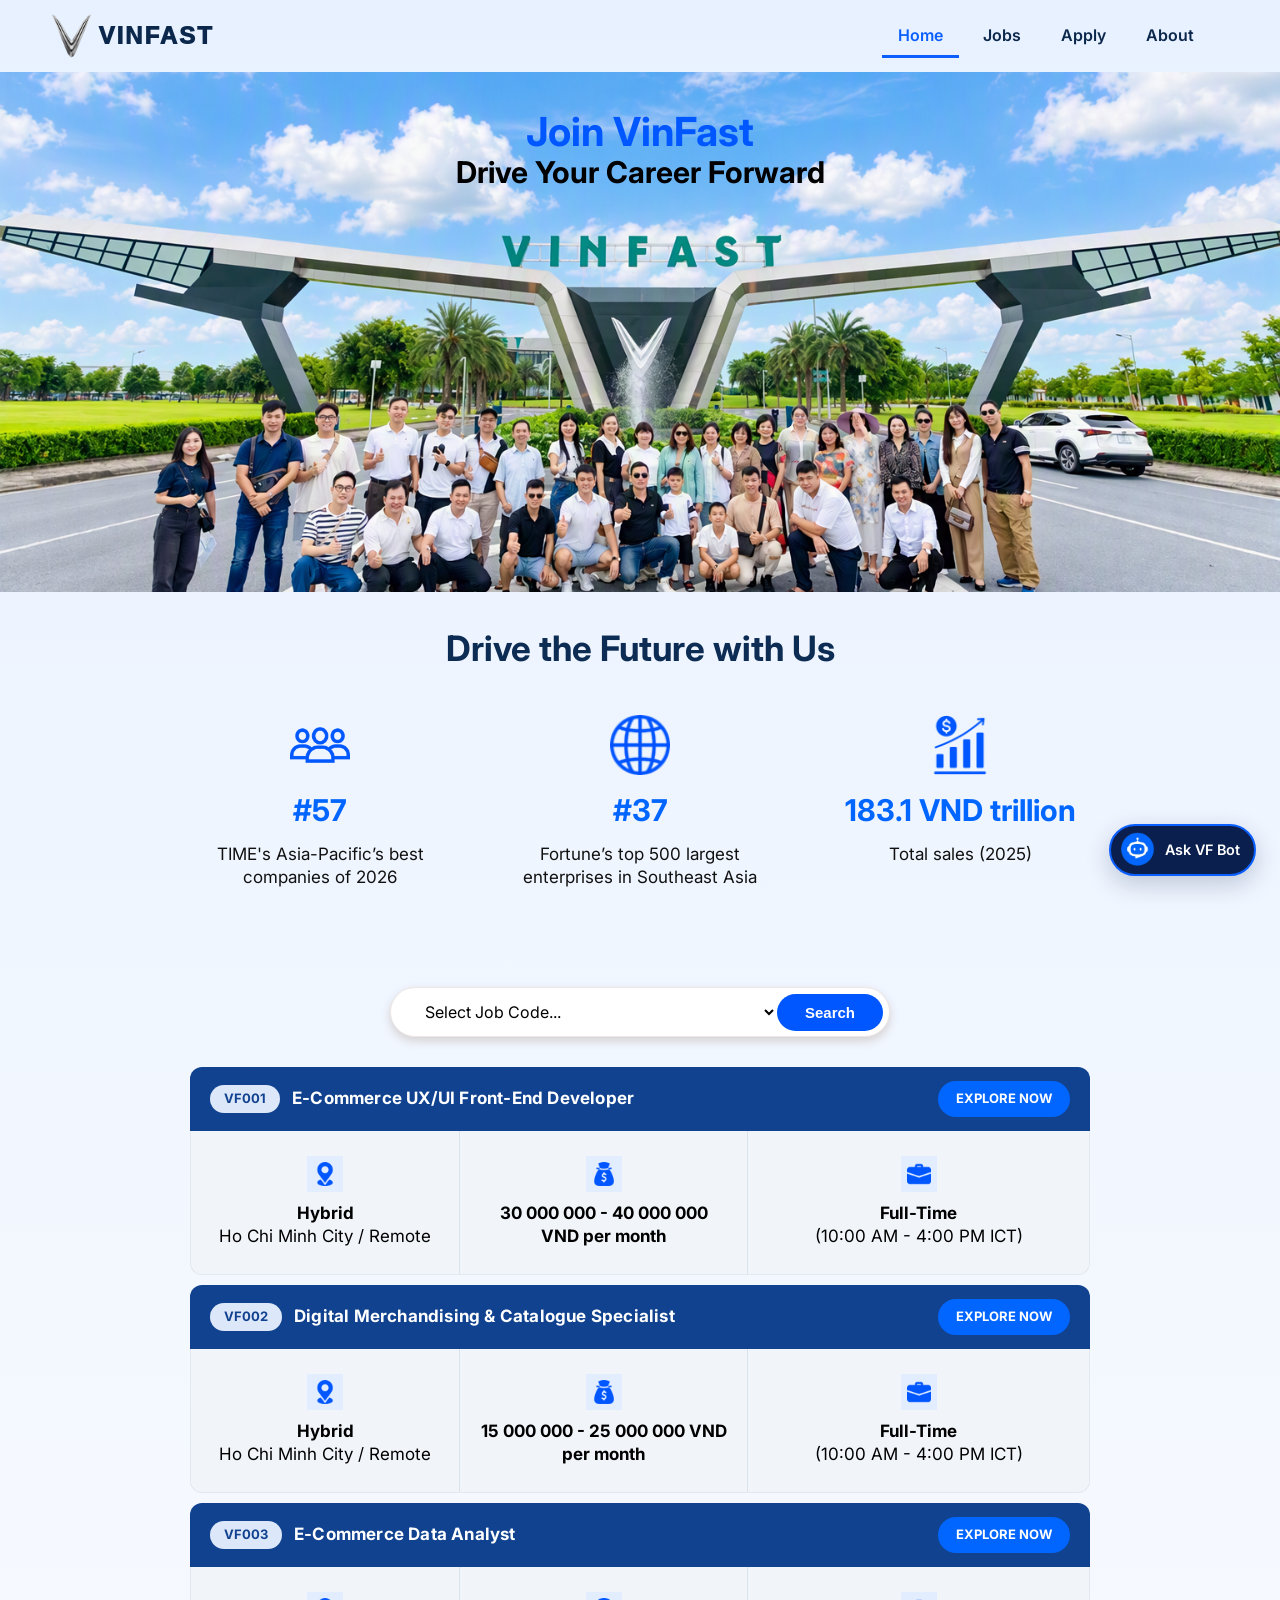
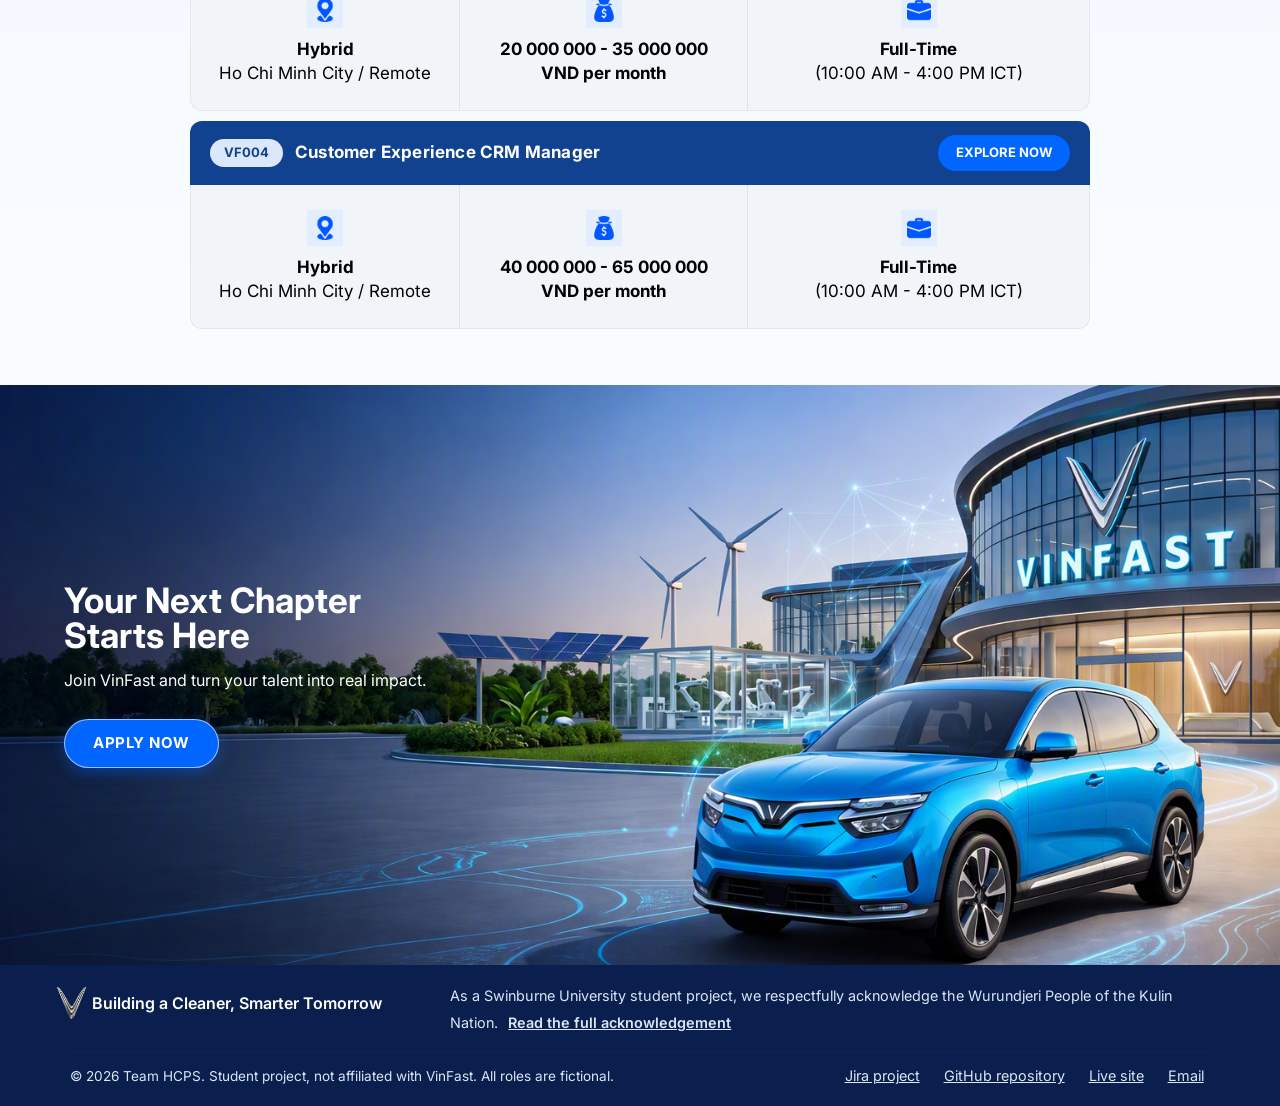
==== commit 7f03ab72: "(Home page) Change position of the stats section and job search section" ====
--- a/index.html
+++ b/index.html
@@ -45,6 +45,40 @@
       <img src="images/Home/VinFast-background.png" alt="VinFast Background" class="hero-background">
     </section>
 
+    <!-- Info / Stats Section -->
+    <section class="stats-section">
+      <h2 class="stats-title">Drive the Future with Us</h2>
+
+      <div class="stats-grid">
+        <!-- Card 1 -->
+        <div class="stat-card">
+          <img src="images/Home/audience.png" alt="Audience Icon" class="stat-icon">
+          <h3 class="stat-number">#57</h3>
+          <p class="stat-description">
+            TIME's Asia-Pacific’s best companies of 2026
+          </p>
+        </div>
+
+        <!-- Card 2 -->
+        <div class="stat-card">
+          <img src="images/Home/world.png" alt="World Icon" class="stat-icon">
+          <h3 class="stat-number">#37</h3>
+          <p class="stat-description">
+            Fortune’s top 500 largest enterprises in Southeast Asia
+          </p>
+        </div>
+
+        <!-- Card 3 -->
+        <div class="stat-card">
+          <img src="images/Home/sales.png" alt="Electric Car Icon" class="stat-icon">
+          <h3 class="stat-number">183.1 VND trillion</h3>
+          <p class="stat-description">
+            Total sales (2025)
+          </p>
+        </div>
+      </div>
+    </section>
+
     <!-- Search Section -->
     <section class="search-section">
       <div class="search-box">
@@ -57,40 +91,6 @@
         </select>
 
         <button class="search-button">Search</button>
-      </div>
-    </section>
-
-    <!-- Info / Stats Section -->
-    <section class="stats-section">
-      <h2 class="stats-title">Drive the Future with Us</h2>
-
-      <div class="stats-grid">
-        <!-- Card 1 -->
-        <div class="stat-card">
-          <img src="images/Home/audience.png" alt="Audience Icon" class="stat-icon">
-          <h3 class="stat-number">#57</h3>
-          <p class="stat-description">
-            TIME's Asia-Pacific’s best companies of 2026
-          </p>
-        </div>
-
-        <!-- Card 2 -->
-        <div class="stat-card">
-          <img src="images/Home/world.png" alt="World Icon" class="stat-icon">
-          <h3 class="stat-number">#37</h3>
-          <p class="stat-description">
-            Fortune’s top 500 largest enterprises in Southeast Asia
-          </p>
-        </div>
-
-        <!-- Card 3 -->
-        <div class="stat-card">
-          <img src="images/Home/sales.png" alt="Electric Car Icon" class="stat-icon">
-          <h3 class="stat-number">183.1 VND trillion</h3>
-          <p class="stat-description">
-            Total sales (2025)
-          </p>
-        </div>
       </div>
     </section>
 
--- a/css/style.css
+++ b/css/style.css
@@ -524,13 +524,13 @@
     position: relative;
     width: 100%;
     /* Give enough height to display the full image nicely */
-    min-height: 520px; 
+    min-height: 520px;
     display: flex;
     /* Align content near the top instead of vertical center */
-    align-items: flex-start; 
+    align-items: flex-start;
     justify-content: center;
     /* Control exact distance from top edge into the clear sky */
-    padding-top: 40px; 
+    padding-top: 40px;
     overflow: hidden;
 }
 
@@ -621,21 +621,21 @@
 .page-home .stats-section {
     width: 100%;
     text-align: center;
-    padding: 30px 20px 60px 20px;
+    padding: 30px 20px 40px 20px;
 }
 
 .page-home .stats-title {
     color: #0d2c54;
     font-size: 35px;
     font-weight: 700;
-    margin-bottom: 30px;
+    margin-bottom: 40px;
 }
 
 .page-home .stats-grid {
     display: flex;
     justify-content: center;
     align-items: flex-start;
-    gap: 80px;
+    gap: 50px;
     max-width: 910px;
     margin: 0 auto;
 }
@@ -648,22 +648,22 @@
 }
 
 .page-home .stat-icon {
-    width: 70px;
+    width: 60px;
     object-fit: contain;
-    margin-bottom: 12px;
+    margin-bottom: 13px;
 }
 
 .page-home .stat-number {
     color: #0066ff;
     font-size: 30px;
     font-weight: 700;
-    margin-bottom: 8px;
+    margin-bottom: 10px;
 }
 
 .page-home .stat-description {
     color: #111111;
     font-size: 17px;
-    line-height: 1.35;
+    line-height: 1.4;
 }
 
 /* 4. JOBS SECTION */
@@ -681,6 +681,18 @@
     border-collapse: separate;
     border-spacing: 0;
     margin-top: 10px;
+}
+
+.page-home .job-table caption {
+  position: absolute;
+  width: 1px;
+  height: 1px;
+  padding: 0;
+  margin: -1px;
+  overflow: hidden;
+  clip: rect(0, 0, 0, 0);
+  white-space: nowrap;
+  border: 0;
 }
 
 /* Header Row */
@@ -807,12 +819,12 @@
 
 /* Outer banner container covering full horizontal width */
 .page-home .banner {
-  position: relative;
-  width: 100%;
-  height: 580px;
-  overflow: hidden;
-  display: flex;
-  align-items: center;
+    position: relative;
+    width: 100%;
+    height: 580px;
+    overflow: hidden;
+    display: flex;
+    align-items: center;
 }
 
 /* Background image wrapper */
@@ -835,54 +847,54 @@
 
 /* Banner content overlaid on top of the image */
 .page-home .banner-content {
-  position: relative;
-  z-index: 2;
-  width: 100%;
-  max-width: 1280px;
-  margin: 0 auto;
-  padding: 0 5%;
+    position: relative;
+    z-index: 2;
+    width: 100%;
+    max-width: 1280px;
+    margin: 0 auto;
+    padding: 0 5%;
 }
 
 /* Heading styling */
 .page-home .banner-heading {
-  font-size: 35px;
-  font-weight: 700;
-  line-height: 1;
-  margin-bottom: 16px;
-  color: #ffffff;
+    font-size: 35px;
+    font-weight: 700;
+    line-height: 1;
+    margin-bottom: 16px;
+    color: #ffffff;
 }
 
 /* Subtext styling */
 .page-home .banner-subtext {
-  font-size: 16px;
-  font-weight: 400;
-  line-height: 1.4;
-  margin-bottom: 28px;
-  color: #ffffff;
+    font-size: 16px;
+    font-weight: 400;
+    line-height: 1.4;
+    margin-bottom: 28px;
+    color: #ffffff;
 }
 
 /* Apply Now button styling */
 .page-home .banner-btn {
-  display: inline-flex;
-  align-items: center;
-  gap: 12px;
-  background-color: #0066ff;
-  color: #ffffff;
-  text-decoration: none;
-  font-size: 15px;
-  font-weight: 700;
-  letter-spacing: 0.5px;
-  padding: 12px 28px;
-  border-radius: 50px;
-  border: 1.5px solid rgba(255, 255, 255, 0.6);
-  box-shadow: 0 4px 14px rgba(0, 102, 255, 0.4);
-  transition: all 0.3s ease;
+    display: inline-flex;
+    align-items: center;
+    gap: 12px;
+    background-color: #0066ff;
+    color: #ffffff;
+    text-decoration: none;
+    font-size: 15px;
+    font-weight: 700;
+    letter-spacing: 0.5px;
+    padding: 12px 28px;
+    border-radius: 50px;
+    border: 1.5px solid rgba(255, 255, 255, 0.6);
+    box-shadow: 0 4px 14px rgba(0, 102, 255, 0.4);
+    transition: all 0.3s ease;
 }
 
 .page-home .banner-btn:hover {
-  background-color: #0052cc;
-  box-shadow: 0 6px 20px rgba(0, 102, 255, 0.6);
-  transform: translateY(-2px);
+    background-color: #0052cc;
+    box-shadow: 0 6px 20px rgba(0, 102, 255, 0.6);
+    transform: translateY(-2px);
 }
 
 /* ==========================================
@@ -953,7 +965,7 @@
    ========================================= */
 
 /* Main slideshow container */
-.page-jobs .hero__media > .hero-slider {
+.page-jobs .hero__media>.hero-slider {
     position: relative;
     width: 100%;
     overflow: hidden;
@@ -990,9 +1002,7 @@
 }
 
 /* Hide first slide when another is selected */
-.page-jobs .hero-slider:has(
-    > .hero-slider_slide:target
-) > .hero-slider_slide:first-child:not(:target) {
+.page-jobs .hero-slider:has(> .hero-slider_slide:target)>.hero-slider_slide:first-child:not(:target) {
     display: none;
 }
 
@@ -1005,7 +1015,7 @@
 }
 
 /* Previous and Next arrows */
-.page-jobs .hero-slider_slide > a {
+.page-jobs .hero-slider_slide>a {
     position: absolute;
     top: 50%;
     transform: translateY(-50%);
@@ -1031,29 +1041,29 @@
 }
 
 /* Previous arrow */
-.page-jobs .hero-slider_slide > a:first-of-type {
+.page-jobs .hero-slider_slide>a:first-of-type {
     left: 12px;
 }
 
-.page-jobs .hero-slider_slide > a:first-of-type::before {
+.page-jobs .hero-slider_slide>a:first-of-type::before {
     content: "\276E";
 }
 
 /* Next arrow */
-.page-jobs .hero-slider_slide > a:last-of-type {
+.page-jobs .hero-slider_slide>a:last-of-type {
     right: 12px;
 }
 
-.page-jobs .hero-slider_slide > a:last-of-type::before {
+.page-jobs .hero-slider_slide>a:last-of-type::before {
     content: "\276F";
 }
 
 /* Hover and focus */
-.page-jobs .hero-slider_slide > a:hover {
+.page-jobs .hero-slider_slide>a:hover {
     background-color: var(--color-primary);
 }
 
-.page-jobs .hero-slider_slide > a:focus-visible,
+.page-jobs .hero-slider_slide>a:focus-visible,
 .page-jobs .hero-slider__dot:focus-visible {
     outline: 3px solid #ffffff;
     outline-offset: 3px;
@@ -1089,47 +1099,26 @@
 }
 
 /* Indicate the currently selected slide */
-.page-jobs .hero-slider__dots:not(:has(
-    ~ .hero-slider_slide
-)) {
+.page-jobs .hero-slider__dots:not(:has(~ .hero-slider_slide)) {
     pointer-events: auto;
 }
 
-.page-jobs .hero-slider .hero-slider:not(
-    :has(> .hero-slider_slide:target)
-) .hero-slider__dot[href="#slide-1"],
-.page-jobs .hero-slider .hero-slider:has(
-    > #slide-1:target
-) .hero-slider__dot[href="#slide-1"],
-.page-jobs .hero-slider .hero-slider:has(
-    > #slide-2:target
-) .hero-slider__dot[href="#slide-2"],
-.page-jobs .hero-slider .hero-slider:has(
-    > #slide-3:target
-) .hero-slider__dot[href="#slide-3"],
-.page-jobs .hero-slider .hero-slider:has(
-    > #slide-4:target
-) .hero-slider__dot[href="#slide-4"],
-.page-jobs .hero-slider .hero-slider:has(
-    > #slide-5:target
-) .hero-slider__dot[href="#slide-5"],
-.page-jobs .hero-slider .hero-slider:has(
-    > #slide-6:target
-) .hero-slider__dot[href="#slide-6"],
-.page-jobs .hero-slider .hero-slider:has(
-    > #slide-7:target
-) .hero-slider__dot[href="#slide-7"],
-.page-jobs .hero-slider .hero-slider:has(
-    > #slide-8:target
-) .hero-slider__dot[href="#slide-8"],
-.page-jobs .hero-slider .hero-slider:has(
-    > #slide-9:target
-) .hero-slider__dot[href="#slide-9"] {
+.page-jobs .hero-slider .hero-slider:not( :has(> .hero-slider_slide:target)) .hero-slider__dot[href="#slide-1"],
+.page-jobs .hero-slider .hero-slider:has(> #slide-1:target) .hero-slider__dot[href="#slide-1"],
+.page-jobs .hero-slider .hero-slider:has(> #slide-2:target) .hero-slider__dot[href="#slide-2"],
+.page-jobs .hero-slider .hero-slider:has(> #slide-3:target) .hero-slider__dot[href="#slide-3"],
+.page-jobs .hero-slider .hero-slider:has(> #slide-4:target) .hero-slider__dot[href="#slide-4"],
+.page-jobs .hero-slider .hero-slider:has(> #slide-5:target) .hero-slider__dot[href="#slide-5"],
+.page-jobs .hero-slider .hero-slider:has(> #slide-6:target) .hero-slider__dot[href="#slide-6"],
+.page-jobs .hero-slider .hero-slider:has(> #slide-7:target) .hero-slider__dot[href="#slide-7"],
+.page-jobs .hero-slider .hero-slider:has(> #slide-8:target) .hero-slider__dot[href="#slide-8"],
+.page-jobs .hero-slider .hero-slider:has(> #slide-9:target) .hero-slider__dot[href="#slide-9"] {
     background-color: var(--color-primary);
 }
 
 @media (prefers-reduced-motion: reduce) {
-    .page-jobs .hero-slider_slide > a,
+
+    .page-jobs .hero-slider_slide>a,
     .page-jobs .hero-slider__dot {
         transition: none;
     }
@@ -1935,7 +1924,7 @@
 .apply-page .section-header__desc {
     margin-left: auto;
     font-size: 0.80rem;
-    color:#0f172a;
+    color: #0f172a;
     font-weight: 500;
 }
 
@@ -2875,14 +2864,25 @@
 }
 
 /* acknowledgement */
-/* 06 Acknowledgement Section */
 #acknowledgement {
     background-color: var(--color-navy);
     color: var(--color-surface);
     padding: 40px;
     border-radius: 12px;
-    text-align: center;
     box-shadow: 0 4px 12px rgba(0, 0, 0, 0.1);
+}
+
+/* 2-column flexbox layout */
+.ack-layout {
+    display: flex;
+    align-items: center;
+    gap: 48px;
+}
+
+.ack-text {
+    flex: 2;
+    /* text takes up roughly 2/3 of the space */
+    text-align: left;
 }
 
 #acknowledgement .about-section__title {
@@ -2896,13 +2896,25 @@
     line-height: 1.6;
     margin-bottom: 16px;
     color: var(--color-border);
-    max-width: 900px;
-    margin-left: auto;
-    margin-right: auto;
 }
 
 .ack-content p:last-child {
     margin-bottom: 0;
+}
+
+/* logo styling */
+.ack-visual {
+    flex: 1;
+    /* logo takes up 1/3 of the space */
+    display: flex;
+    justify-content: center;
+}
+
+.ack-logo-img {
+    max-width: 100%;
+    height: auto;
+    opacity: 0.9;
+    /* slightly fade logo so it doesn't overpower the text */
 }
 
 
@@ -3062,6 +3074,20 @@
     }
 
     @media (max-width: 768px) {
+
+
+        .ack-layout {
+            flex-direction: column;
+            gap: 32px;
+        }
+
+        .ack-visual {
+            width: 100%;
+            max-width: 200px;
+
+            margin: 0 auto;
+        }
+
         .about-hero__inner {
             flex-direction: column;
         }
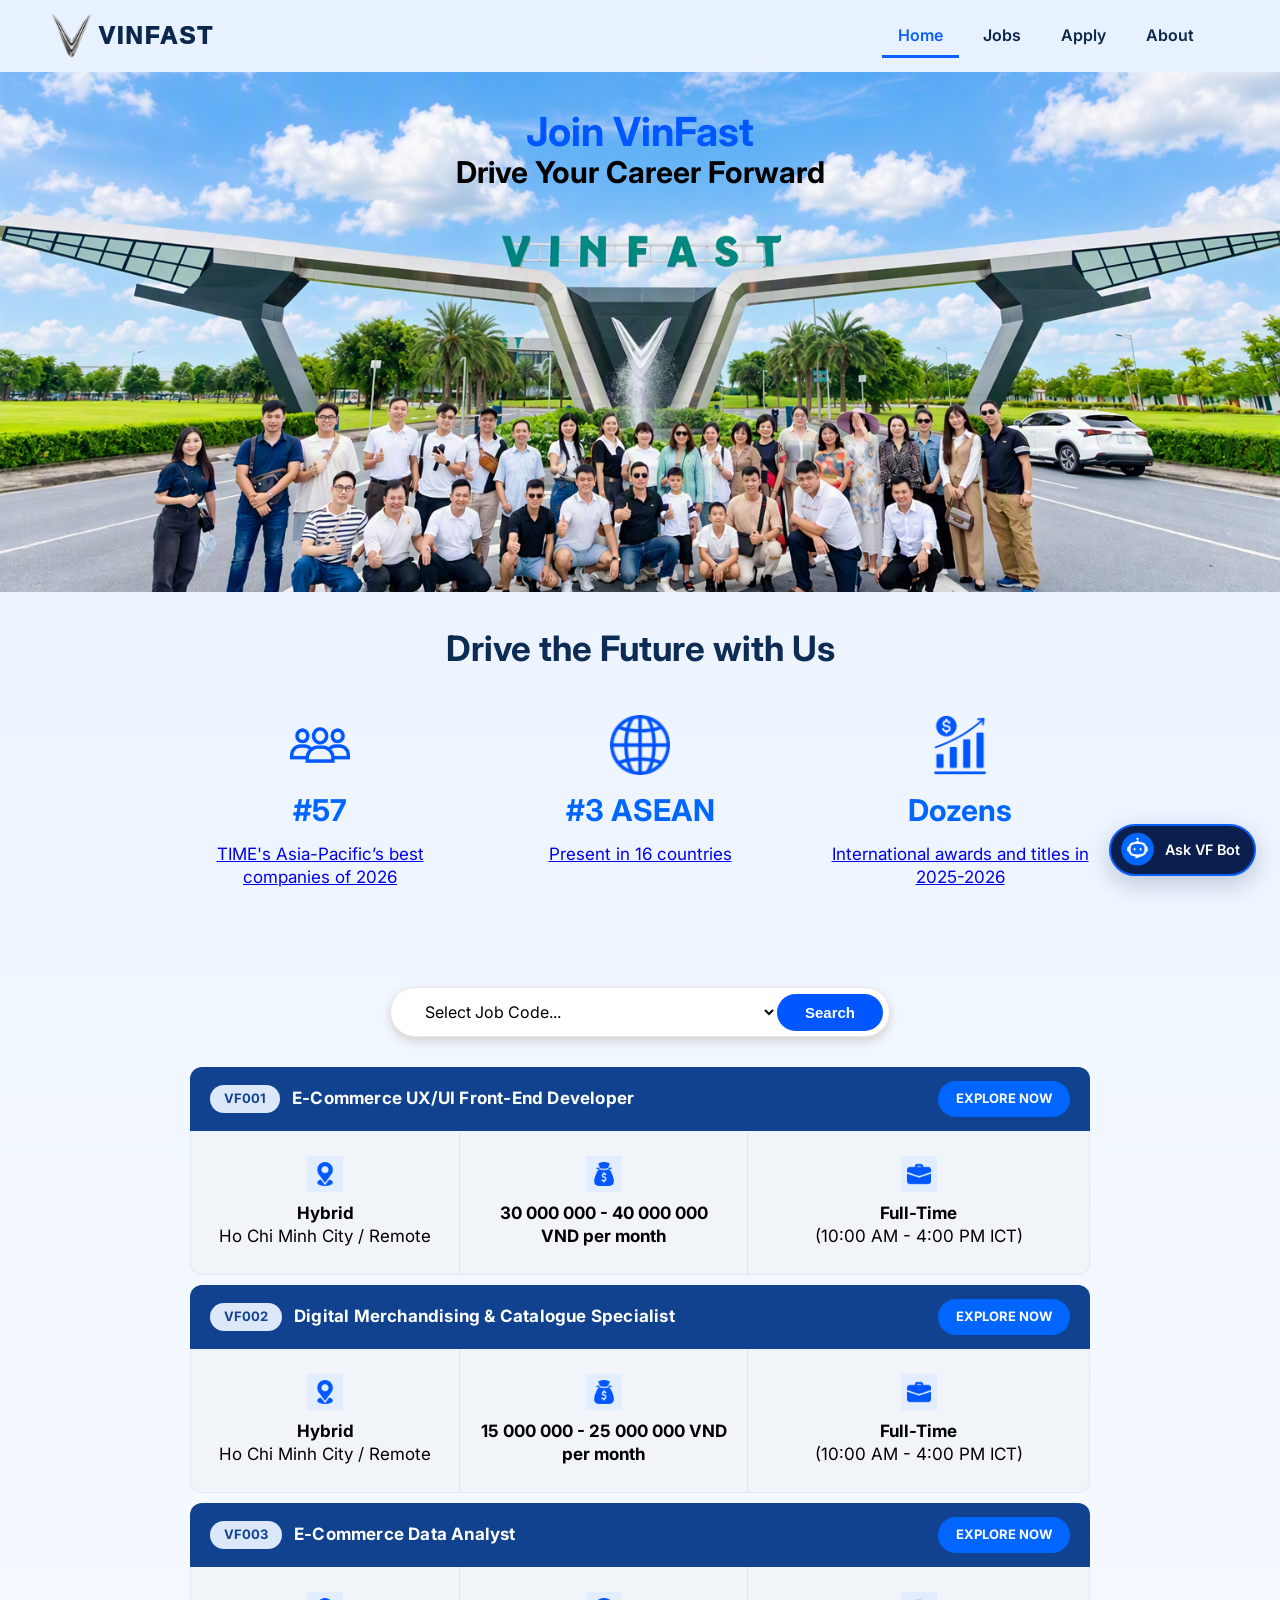
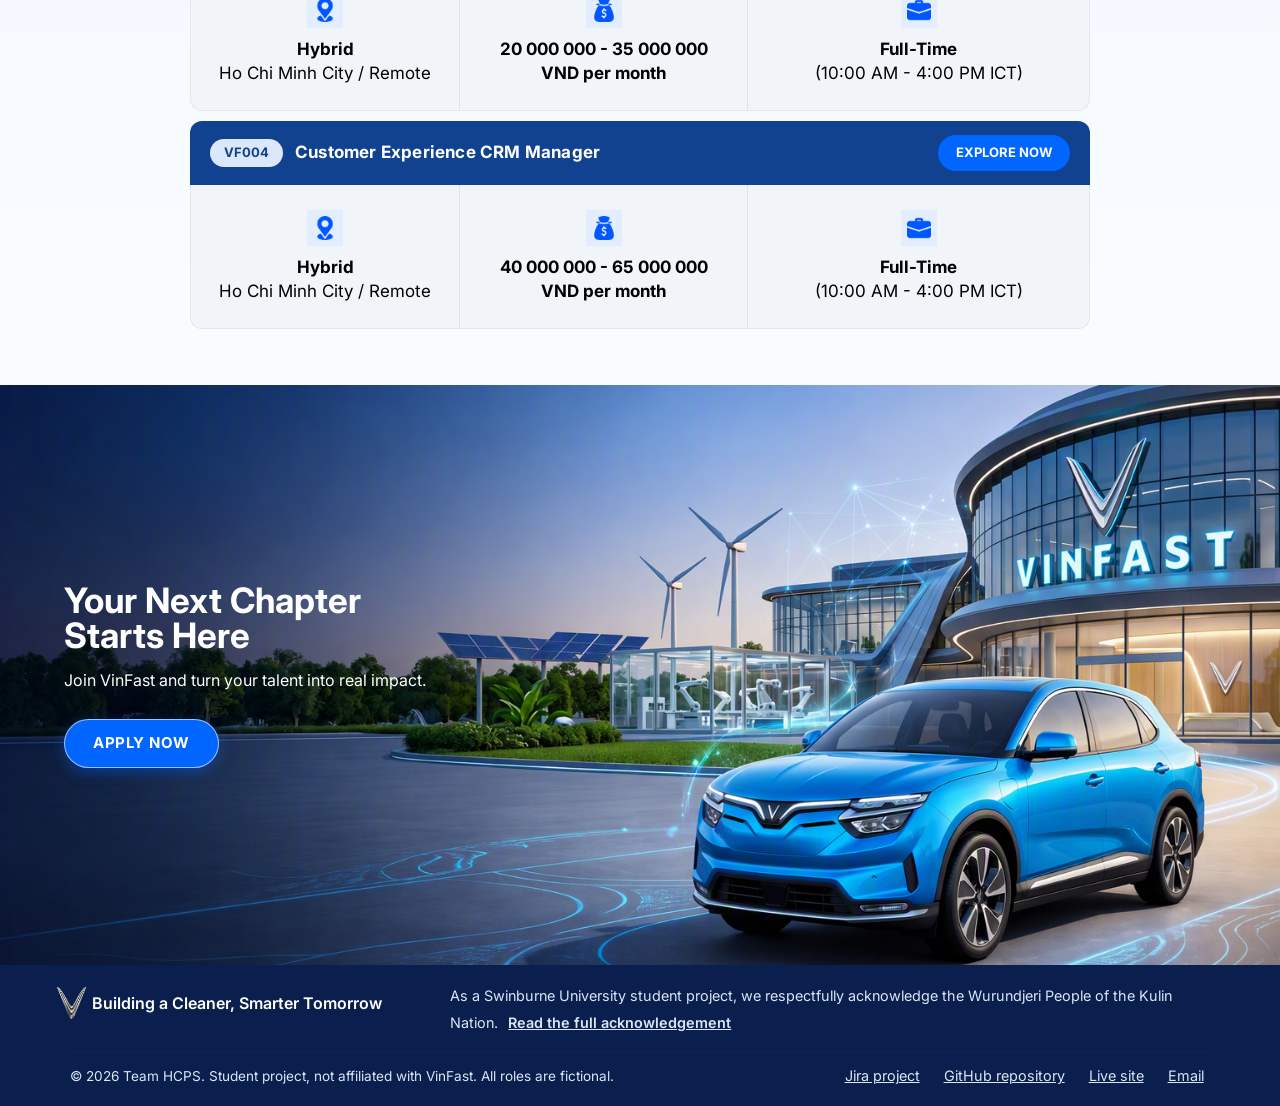
==== commit 236d3fe0: "Update new information along with external links for the stats section" ====
--- a/index.html
+++ b/index.html
@@ -55,25 +55,26 @@
           <img src="images/Home/audience.png" alt="Audience Icon" class="stat-icon">
           <h3 class="stat-number">#57</h3>
           <p class="stat-description">
-            TIME's Asia-Pacific’s best companies of 2026
+            <a href="https://time.com/7377459/asia-pacific-best-companies-2026/">TIME's Asia-Pacific’s best companies of 2026
+            </a>
           </p>
         </div>
 
         <!-- Card 2 -->
         <div class="stat-card">
           <img src="images/Home/world.png" alt="World Icon" class="stat-icon">
-          <h3 class="stat-number">#37</h3>
+          <h3 class="stat-number">#3 ASEAN</h3>
           <p class="stat-description">
-            Fortune’s top 500 largest enterprises in Southeast Asia
+            <a href="https://www.pwc.com/my/en/assets/publications/2026/pwc-my-asean-6-automotive-6th-market-snapshot.pdf">Present in 16 countries</a>
           </p>
         </div>
 
         <!-- Card 3 -->
         <div class="stat-card">
           <img src="images/Home/sales.png" alt="Electric Car Icon" class="stat-icon">
-          <h3 class="stat-number">183.1 VND trillion</h3>
+          <h3 class="stat-number">Dozens</h3>
           <p class="stat-description">
-            Total sales (2025)
+            <a href="https://vinfastauto.us/investor-relations/news/vinfast-honored-for-investor-relations-excellence-at-the-asian-excellence">International awards and titles in 2025-2026</a>
           </p>
         </div>
       </div>
